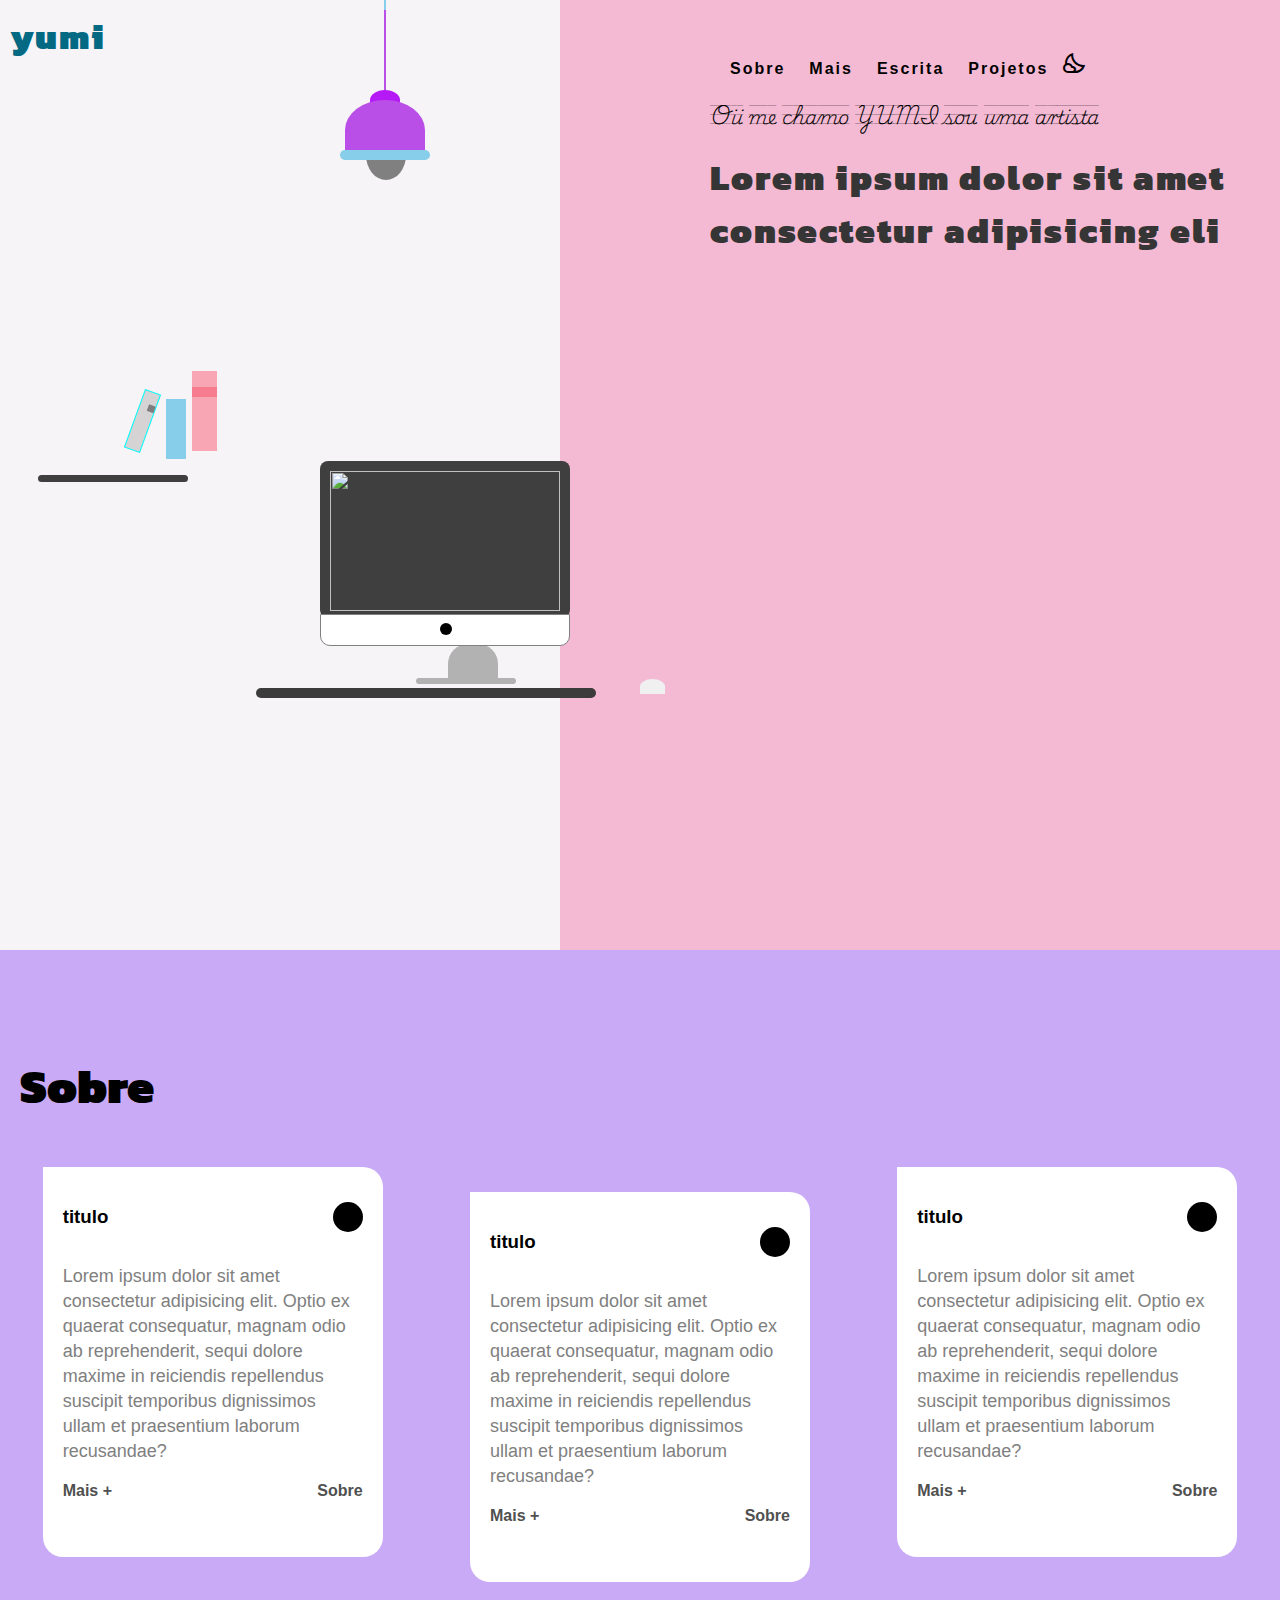
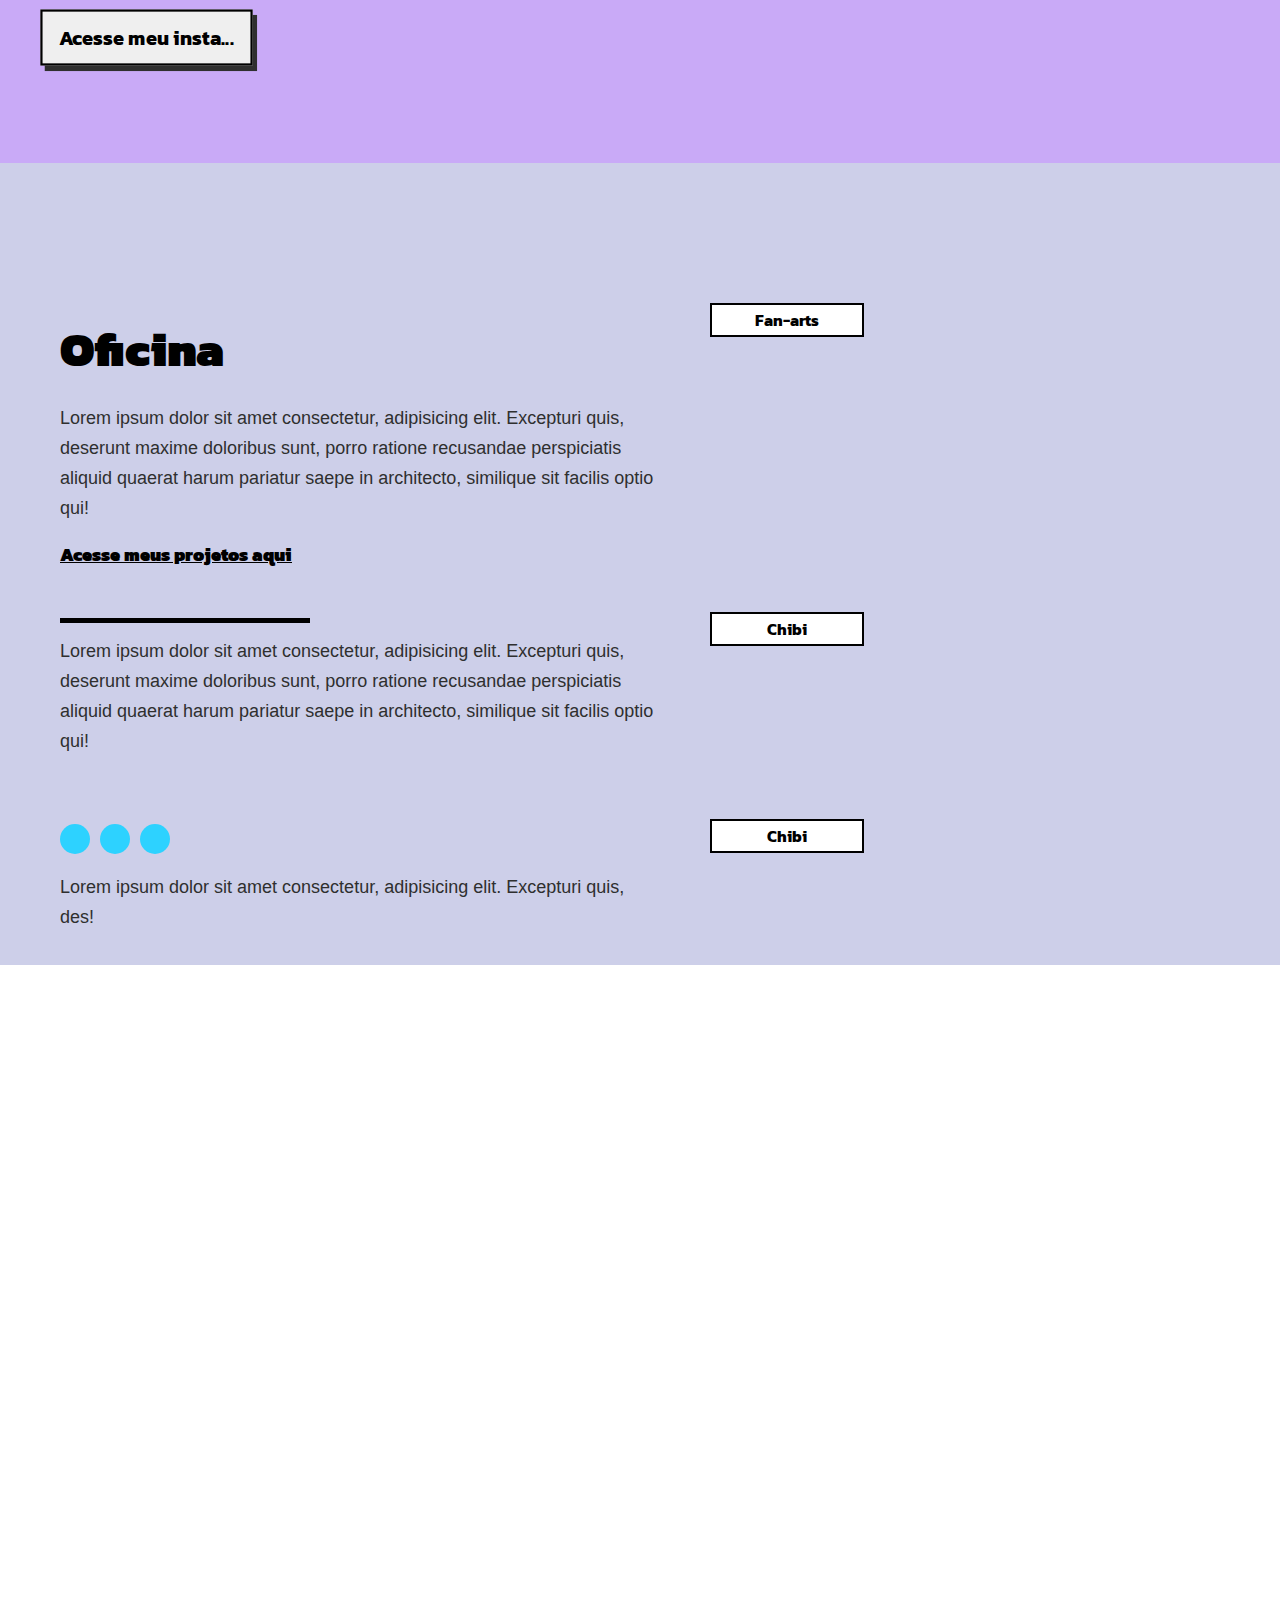
==== index.html @ 5e4382bc "Add_portifolio" ====
<!DOCTYPE html>
<html lang="pt-br">
<head>
    <meta charset="UTF-8">
    <meta name="viewport" content="width=device-width, initial-scale=1.0">
    
    <link rel="stylesheet" href="https://fonts.googleapis.com/css2?family=Material+Symbols+Outlined:opsz,wght,FILL,GRAD@24,400,0,0&icon_names=nights_stay" />

    <link rel="stylesheet" href="style.css">
    <link rel="stylesheet" href="Sobre.css">

    <link rel="stylesheet" href="oficina.css">
    <link rel="stylesheet" href="responsive.css">

    <link rel="stylesheet" href="eu.css">
    
    <title>Kaiky.Dev</title>
</head>
<body>
    <div class="eu" id="stickyDiv">
        <div id="contatos">
            <div id="redes_socias">
                <h3>Pode me seguir ou falar comigos nessas <b>redes socias ^-^</b> </h3>
                <p>Caso queira bater um papo</p>
                <div id="lado">
                    <a href=""><img src="https://cdn-icons-png.flaticon.com/512/5968/5968776.png" alt=""></a>
                    <a href=""><img src="https://img.freepik.com/vetores-gratis/novo-design-de-icone-x-do-logotipo-do-twitter-em-2023_1017-45418.jpg" alt=""></a>
                </div>
            </div>
            <div id="personagem">
                <div id="fundo"><img src="https://encrypted-tbn0.gstatic.com/images?q=tbn:ANd9GcQlAUkRPeQrqKlL6KkLuxQb6BfgrMawqGzffQ&s" alt=""></div>
    
                </div>
            </div>
        </div> 
        
    <header>
        <div class="mobila" id="mobila">
            <div id="lampada">
                <div id="ponta"></div>
                <div id="cima"></div>
                <div onclick="dark()" id="bocal"></div>
                <div onclick="dark()" id="luz"></div>
                <div id="acender"></div>
            </div>
            <div id="logo"><h1>yumi</h1></div>
            <div class="estante">
                <div id="livros">
                    <div id="mesaL"></div>
                    <div class="livro l1"></div>
                    <div class="livro l2"></div>
                    <div class="livro cacete"></div>
                </div>
                <div id="pc">
                    <div id="moldura"><img src="https://i.pinimg.com/originals/8a/63/3d/8a633dbb14009411650a5a914d73c950.gif" alt=""></div>
                    <div id="baixo"></div>
                    <div id="apoio"></div>
                    <div id="pe"></div>
                </div>
                <div id="mesa"></div>
                <div id="mouse"></div>
                <div id="cafe"></div>
            </div>
        </div>
        <div id="texto">
            <div id="link">
                <a href="#">Sobre</a>
                <a href="#">Mais</a>
                <a href="#">Escrita</a>
                <a href="#">Projetos</a>
                <span onclick="dark()" class="material-symbols-outlined">
                    nights_stay
                </span>
            </div>
            <h3>Oii me chamo YUMI sou uma artista</h3>
            <h1>Lorem ipsum dolor sit amet consectetur adipisicing eli</h1>
        </div>
    </header>
    <div class="sobre">
        <h1>Sobre</h1>
        <div class="ordem">
            <div class="caixa">
                <div>
                    <h3>titulo</h3>
                    <div id="circulo">.</div>
                </div>
                <p>Lorem ipsum dolor sit amet consectetur adipisicing elit. Optio ex quaerat consequatur, magnam odio ab reprehenderit, sequi dolore maxime in reiciendis repellendus suscipit temporibus dignissimos ullam et praesentium laborum recusandae?</p>
                <div>
                    <a href="">Mais +</a>
                    <a href="">Sobre</a>
                </div>
            </div>
            <div class="caixa caixa_baixo">
                <div>
                    <h3>titulo</h3>
                    <div id="circulo">.</div>
                </div>
                <p>Lorem ipsum dolor sit amet consectetur adipisicing elit. Optio ex quaerat consequatur, magnam odio ab reprehenderit, sequi dolore maxime in reiciendis repellendus suscipit temporibus dignissimos ullam et praesentium laborum recusandae?</p>
                <div>
                    <a href="">Mais +</a>
                    <a href="">Sobre</a>
                </div>
            </div>
            <div class="caixa">
                <div>
                    <h3>titulo</h3>
                    <div id="circulo">.</div>
                </div>
                <p>Lorem ipsum dolor sit amet consectetur adipisicing elit. Optio ex quaerat consequatur, magnam odio ab reprehenderit, sequi dolore maxime in reiciendis repellendus suscipit temporibus dignissimos ullam et praesentium laborum recusandae?</p>
                <div>
                    <a href="">Mais +</a>
                    <a href="">Sobre</a>
                </div>
            </div>
        </div>
        <a href="youtube.com" target="_blank">
        <button>
            Acesse meu insta...
        </button>
    </a>
    </div>
    <div class="oficina">
        
        <div id="falando_mim">
            
            <div id="fala">
                <h1>Oficina</h1>
                <p>Lorem ipsum dolor sit amet consectetur, adipisicing elit. Excepturi quis, deserunt maxime doloribus sunt, porro ratione recusandae perspiciatis aliquid quaerat harum pariatur saepe in architecto, similique sit facilis optio qui!</p>

                <a href="#">Acesse meus projetos aqui</a>
            </div>
            <div id="imagens">
                <div id="info"><h4>Fan-arts</h4></div>
                <img src="https://encrypted-tbn0.gstatic.com/images?q=tbn:ANd9GcRr9U51zwnlDfUKb7sKn26iLrfNkFa6eck_uA&s" alt="">
            </div>
        </div>

        <div id="falando_mim">
            
            <div id="fala">
                <div class="risca"></div>
                <p>Lorem ipsum dolor sit amet consectetur, adipisicing elit. Excepturi quis, deserunt maxime doloribus sunt, porro ratione recusandae perspiciatis aliquid quaerat harum pariatur saepe in architecto, similique sit facilis optio qui!</p>
    
               
            </div>
            <div id="imagens">
                <div id="info"><h4>Chibi</h4></div>
                <img id="chibi" src="https://encrypted-tbn0.gstatic.com/images?q=tbn:ANd9GcTddVuUUJFyFOLx7AM3OWkIKRVgvBvuW0tNNg&s" alt="">
            </div>
        </div>
        <div id="falando_mim">
            
            <div id="fala">
                <div class="reto">
                    <div class="bolinhas"></div>
                    <div class="bolinhas"></div>
                    <div class="bolinhas"></div>
                </div>
                <p>Lorem ipsum dolor sit amet consectetur, adipisicing elit. Excepturi quis, des!</p>
    
               
            </div>
            <div id="imagens">
                <div id="info"><h4>Chibi</h4></div>
                <img src="https://encrypted-tbn0.gstatic.com/images?q=tbn:ANd9GcTddVuUUJFyFOLx7AM3OWkIKRVgvBvuW0tNNg&s" alt="">
            </div>
        </div>
    </div>
    </div>

   <div id="triggerDiv" class="transparente">
    
   </div>
    </div>
    <script src="scipt.js"></script>
</body>

</html>
---- style.css ----
@import url('https://fonts.googleapis.com/css2?family=Kanit:ital,wght@0,100;0,200;0,300;0,400;0,500;0,600;0,700;0,800;0,900;1,100;1,200;1,300;1,400;1,500;1,600;1,700;1,800;1,900&family=Montserrat:ital,wght@0,100..900;1,100..900&family=Playwrite+MX+Guides&display=swap');
@import url('https://fonts.googleapis.com/css2?family=Montserrat:ital,wght@0,100..900;1,100..900&family=Playwrite+MX+Guides&display=swap');
body{
    padding: 0;
    margin: 0;
}
#logo h1{
    color: rgb(4, 106, 132);
    letter-spacing: 2px;
    font-size: 35px;
    font-family: "Kanit", sans-serif;
    font-weight: 900;
    font-style: normal;
}
#link{
    align-items: center;
}
#link a{
    color: black;
    font-family: Arial, Helvetica, sans-serif;
    font-weight: bold;
    text-decoration: none;
    letter-spacing: 2px;
    margin-left: 20px;
    
}
#link span{
    cursor: pointer;
    margin-left: 10px;
}
#logo{
    padding: 10px;
}

#logo img{
    width: 70px;
}
header{
    position: relative;
    width: 100%;
    height: 100%;
    display: flex;
    justify-content: space-between;
    margin: 0;
    top: 0;
}
#texto{
    background-color: #f4bad3;
    padding: 50px 10px 0px 150px;
    width: 50%;
    height: 100vh;

}
#texto h1{
    color: rgb(53, 53, 53);
    letter-spacing: 2px;
    font-size: 35px;
    font-family: "Kanit", sans-serif;
  font-weight: 900;
  font-style: normal;
}
#texto h3{
    font-family: "Playwrite MX Guides", cursive;
    font-weight: 400;
    font-style: normal;
}
#mobila{
    
    width: 50%;
    height: 100vh;
    padding-bottom: 50px;
    background-color: #F6F4F6;
}
#lampada{
    position: absolute;
    left: 30%;
    top: 0;
}
#ponta{
    width: 2px;
    height: 100px;
    background-color: rgb(186, 79, 232);
    z-index: 3;
}
#ponta::before{
    content: "";
    position: absolute;
    top: 0%;
    width:2px;
    height: 10px;
    background-color: skyblue;
    
}
#cima{
    z-index: 2;
    top: 90%;
    left: -700%;
    position: absolute;
    width: 30px;
    height: 20px;
    background-color: rgb(180, 25, 246);
    border-radius: 70% 70% 10% 10%;
}
#bocal{
    position: absolute;
    width: 80px;
    height: 60px;
    background-color: rgb(186, 79, 232);
    border-radius: 70% 70% 10% 10%;
    right:-1955%;
    cursor: pointer;
    z-index: 10;
}
#bocal::before{
    content: "";
    position: absolute;
    width: 90px;
    height: 10px;
    background-color: skyblue;
    bottom: 0;
    left: -6%;
    border-radius: 10px;
}

#luz{
    cursor: pointer;
    width: 40px;
    height: 50px;
    background-color: gray;
    border-radius: 50%;
    position: absolute;
    
    left: -920%;
    top: 130%;
    transition: background-color 0.5s;
}
#acender{
    display: none;
    position: absolute;
    background-color: transparent;
    border: 130px solid transparent;
    
    left: -6400%;
    top: -50%;
    border-bottom: 420px solid rgba(228, 214, 105, 0.416);
    
    

}
.flash {
    animation: flash-animation 0.5s infinite alternate;
  }
  
  @keyframes flash-animation {
    from {
      opacity: 1;
    }
    to {
      opacity: 0.3;
    }
  }
#mobila.dark {
    background-color: #333; /* Cor escura para o modo escuro */
}
#bocal.dark + #mobila{
    background-color: black;
}
#bocal.ativa + #luz {
    background-color: rgb(223, 223, 223);
}

#acender.ligando{
    animation: acender 1s linear ease-in;
    transition: background-color 0.5s;
    display: block;
}
#texto.color{
    background-color: #774069;
    color: white;
}
#texto.color h1{
    color: white;
}
#texto.color a{
    color: white;
}
#moldura{
    width: 230px;
    height: 140px;
    border-radius: 8px;
    position: absolute;
    background-color: #3f3f3f;
    padding: 10px 10px 7px 10px;
    bottom: 35%;
    left: 25%;
}
#moldura img{
    width: 100%;
    height: 100%;
}
#baixo{
    background-color: white;
    width: 248px;
    height: 30px;
    position: absolute;
    border: 1px solid gray;
    border-radius: 0px 0px 10px 10px;
    bottom: 32%;
    left: 25%;  
    z-index: 10;
}
#baixo::before{
    content: "";
    width: 12px;
    height: 12px;
    background-color: black;
    border-radius: 50%;
    position: absolute;
    left: 48%;
    top: 26%;
}
#apoio{
    border-radius: 20px 20px 0px 0px;
    width: 50px;
    height: 40px;
    position: absolute;
    background-color: rgb(179, 178, 178);
    bottom: 28%;
    left: 35%;
}
#pe{
    width: 100px;
    border-radius: 10px;
    height: 6px;
    background-color: rgb(179, 178, 178);
    position: absolute;
    bottom: 28%;
    left: 32.5%;
}
#mesa, #mesaL{
    position: absolute;
    width: 340px;
    height: 10px;
    bottom: 26.5%;
    left: 20%;
    background-color: rgb(59, 59, 59);
    border-radius: 20px;
    z-index: 2;
    
}
#mouse{
    width: 25px;
    height: 15px;
    background-color: #f0f0f0;
    border-radius: 50% 50% 0px 0px;
    position: absolute;
    bottom: 27%;
    left: 50%;
    
}
#mesaL{
    background-color: #3f3f3f;
    top: 50%;
    width: 150px;
    height: 7px;
    left: 3%;
}
.livro{
    width: 25px;
    height: 80px;
    background-color: rgb(248, 166, 180);
    position: absolute;
    top: 39%;
    left: 15%;
    
}

.l2{
    background-color: skyblue;
    height: 60px;
    width: 20px;
    left: 13%;
    top: 42%;
}
.l1::before{
    content: "";
    width: 25px;
    height: 10px;
    background-color: rgb(246, 124, 144);
    position: absolute;
    top: 20%;
}
.cacete{
    position: absolute;
    width: 15px;
    height: 60px;
    background-color: rgb(213, 211, 211);
    border: 1px solid aqua;
    left: 10.5%;
    transform: rotate(20deg);
    top: 41%;
}
.cacete::before{
    content: "";
    width: 7px;
    height: 7px;
    background-color: #7e7e7e;
    position: absolute;
    top: 20%;
    right: 0;
}
---- Sobre.css ----
.sobre{
    background-color: #c9aaf7;
    width: 100%;
    padding: 80px 0px 100px 0px;
    

}
.sobre h1{
    font-size: 3em;
    padding: 20px;
    font-family: "Kanit", sans-serif;
  font-weight: 900;
  font-style: normal;
    margin: 0;
}
.caixa{
    background-color: white;
    width: 300px;
    margin: auto;
    height: 350px;
    padding: 20px;
    border-radius: 0px 20px 20px 20px;
    
    font-family: Arial, Helvetica, sans-serif;
    justify-content: space-between;
    
}
.caixa h3{
    transition-duration: 1s;
}
.caixa h3:hover{
    color: #AE8FDB;

}
.caixa p{
    color: gray;
    line-height: 25px;
}
#circulo{
    width: 30px;
    height: 30px;
    background-color: black;
    border-radius: 50%;
}
.caixa div{
    justify-content: space-between;
    display: flex;
    align-items: center;
}
.caixa a{
    color: rgb(80, 80, 80);
    font-weight: bold;
    text-decoration: none;
}
.ordem{
    display: flex;
    gap: 2px;
}
.caixa_baixo{
    margin-top: 50px;
}
button{
    
    cursor: pointer;
    font-size: 18px;
    padding: 10px 15px;
    margin-left: 50px;
    margin-top: 30px;
    font-family: "Kanit", sans-serif;
    font-weight: 700;
    font-style: normal;
    border: 2px solid black;
    transform: scale(1.1);
    box-shadow: 4px 5px 0px 0px rgb(47, 47, 47);
    transition-duration: .3s;
}
button:hover{
    box-shadow: none;
    transform: translateX(16px);
}
.sobre.mudar{
    background-color:#332f55;
    color: white;
}
.mudar .caixa{
    border: 3px solid white;
    background-color: transparent;
   
}
.mudar .caixa > p{
    color: white;

}
.mudar .caixa div > a{
    color: white;

}
.mudar #circulo{
    background-color: white;
}
.mudar button{
    background-color: transparent;
    border: 2px solid white;
    color: white;
    box-shadow: 4px 5px 0px 0px rgb(255, 255, 255);

}
.mudar button:hover{
   
        box-shadow: none;
}
---- oficina.css ----
.oficina{
    width: 100vw;
    height: 100%;
    background-color: rgb(205, 207, 233);
    padding: 100px 0px 0px 0px;
    font-family: Arial, Helvetica, sans-serif;
    background-attachment: fixed;
    padding-bottom: 15px;
}
h1{
    font-size: 3em;
    
    font-family: "Kanit", sans-serif;
  font-weight: 900;
  font-style: normal;
    margin: 0;
}
#falando_mim{
    padding: 0px 50px 0px 60px;
    display: flex;
    margin-top: 50px;
    
}
#fala{

    width: 600px;
    margin-right: 50px;
}
#fala p{
    color: rgb(47, 47, 47);
    font-size: 18px;
    line-height: 30px;
}
#falando_mim div img{
    width: 200px;
    box-shadow: 10px 5px 0px 0px rgba(0, 0, 0, 0.597);
    border: 2px solid black;
}
#falando_mim a{
    color: black;
    font-size: 18px;
    font-family: "Kanit", sans-serif;
    font-weight: 900;
    font-style: normal;

}
#info{
   position: absolute;

    width: 150px;
    height: 30px;
    background-color: #fff;
    top: -4%;
    left: 10%;
    border: 2px solid black;
}
#info h4{
    align-items: center;
    text-align: center;
    margin: 3px;
    font-family: "Kanit", sans-serif;
}
#imagens{
    position: relative;
}
.oficina.escurecer{
    background-color: black;
    color: white;
}
.escurecer #fala p{
    color: white;
}
.escurecer .risca{
    background-color: white;
}
.escurecer #imagens img{
    border: 3px solid white;
    box-shadow: 10px 5px 0px 0px rgba(177, 177, 177, 0.597);

}
.escurecer #info{
    background-color: black;
    border: 3px solid white;
}
.risca{
    position: absolute;
    width: 250px;
    height: 5px;
    background-color: black;
    
}
#imagens #chibi{
   width: 250px;
}
.reto{
    display: flex;
    align-items: center;
    gap: 10px;
}
.bolinhas{
    box-sizing: border-box;
    width: 30px;
    height: 30px;
    border-radius: 50%;
    background-color: rgb(45, 210, 255);
    animation: colors 4s linear infinite;

}
@keyframes colors{
    0%{
        filter: hue-rotate(0deg);
    }
    100%{
        filter: hue-rotate(360deg);
    }
}
---- responsive.css ----
@media (max-width: 768px) {
   header{
      width: 100vw;
   }
   
   #mobila{
      display: none;
   }
   #texto{
      width: 100%;
      color: black;
      background-color: white;
      padding: 0;
      align-items: center;
      text-align: center;
      padding-top: 100px;
   }
   .sobre{
      display:grid;
   }
   .sobre .ordem{
      display: grid;
   }
   .sobre .caixa{
      width: 90%;
      margin-bottom: 50px;
   }
   #contatos{
      width: 40%;
   }
   
}
@media (max-width: 632px){
   #falando_mim{
      display: grid;
   }
   #fala{
      width: 450px;
      margin-bottom: 20px;

   }
}
---- eu.css ----
.eu{
    top: 0;
    width: 100%;
    height: 100vh;
    position:sticky;
    z-index: -500000;
    background-color:  #f4bad3;
    display: none;
}
.eu h3{
    color: rgb(85, 85, 85);
    font-family: Arial, Helvetica, sans-serif;
}
#redes_socias{
    width: 40%;
}
#contatos{
    display: flex;
    padding: 20px;
    width: 80%;
    height: 320px;
    background-color: white;
    justify-content: space-around;
    position: absolute;
    top: 50%;
    left: 50%;
    transform: translate(-50%,-50%);
}
#lado{
    display: flex;
    margin-top: 50px;
    align-items: center;
    
}
#lado img{
    filter: grayscale(100%);
    margin-right: 20px;
    width: 40px;
    transition-duration: .5s;
}
#lado img:hover{
    scale: 1.1;
    filter: grayscale(0%);
}
p{
    color: gray;
    font-family: 'Gill Sans', 'Gill Sans MT', Calibri, 'Trebuchet MS', sans-serif;
    font-size: 18px;
    
}
b{
    color: black;
    border-bottom:2px solid aqua ;
}
#personagem{
    width: 400px;
    height: 300px;
    border-radius: 50%;
    background-color: #F4BAD3;
    margin-top: 0px;
    margin-right: 30px;
    position: relative;
    overflow: hidden;

}
#fundo img{
    width: 100%;
    height: 100%;
    transform: rotateZ(50px);
}
.transparente{

    width: 100%;
    height: 100vh;
    
    display: flex;
    
}

.eu.visible {
   
    display: block;
}
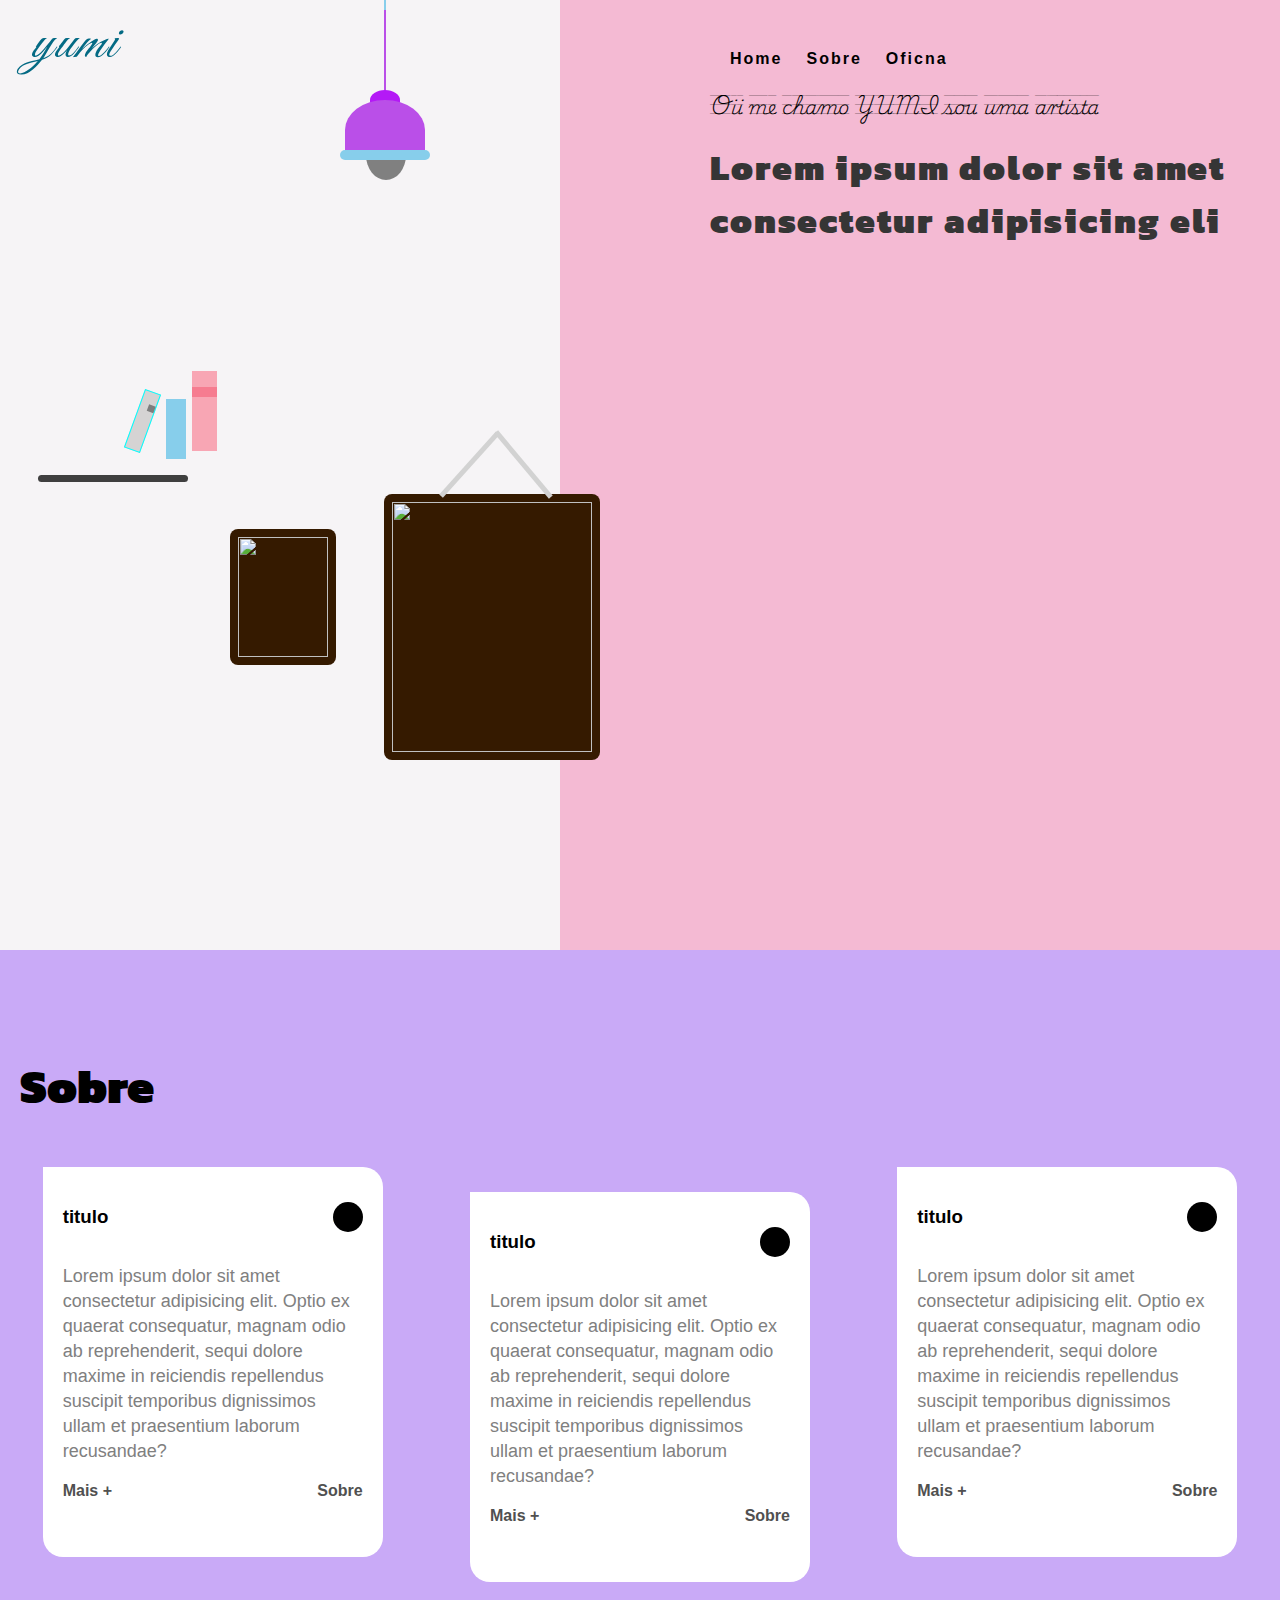
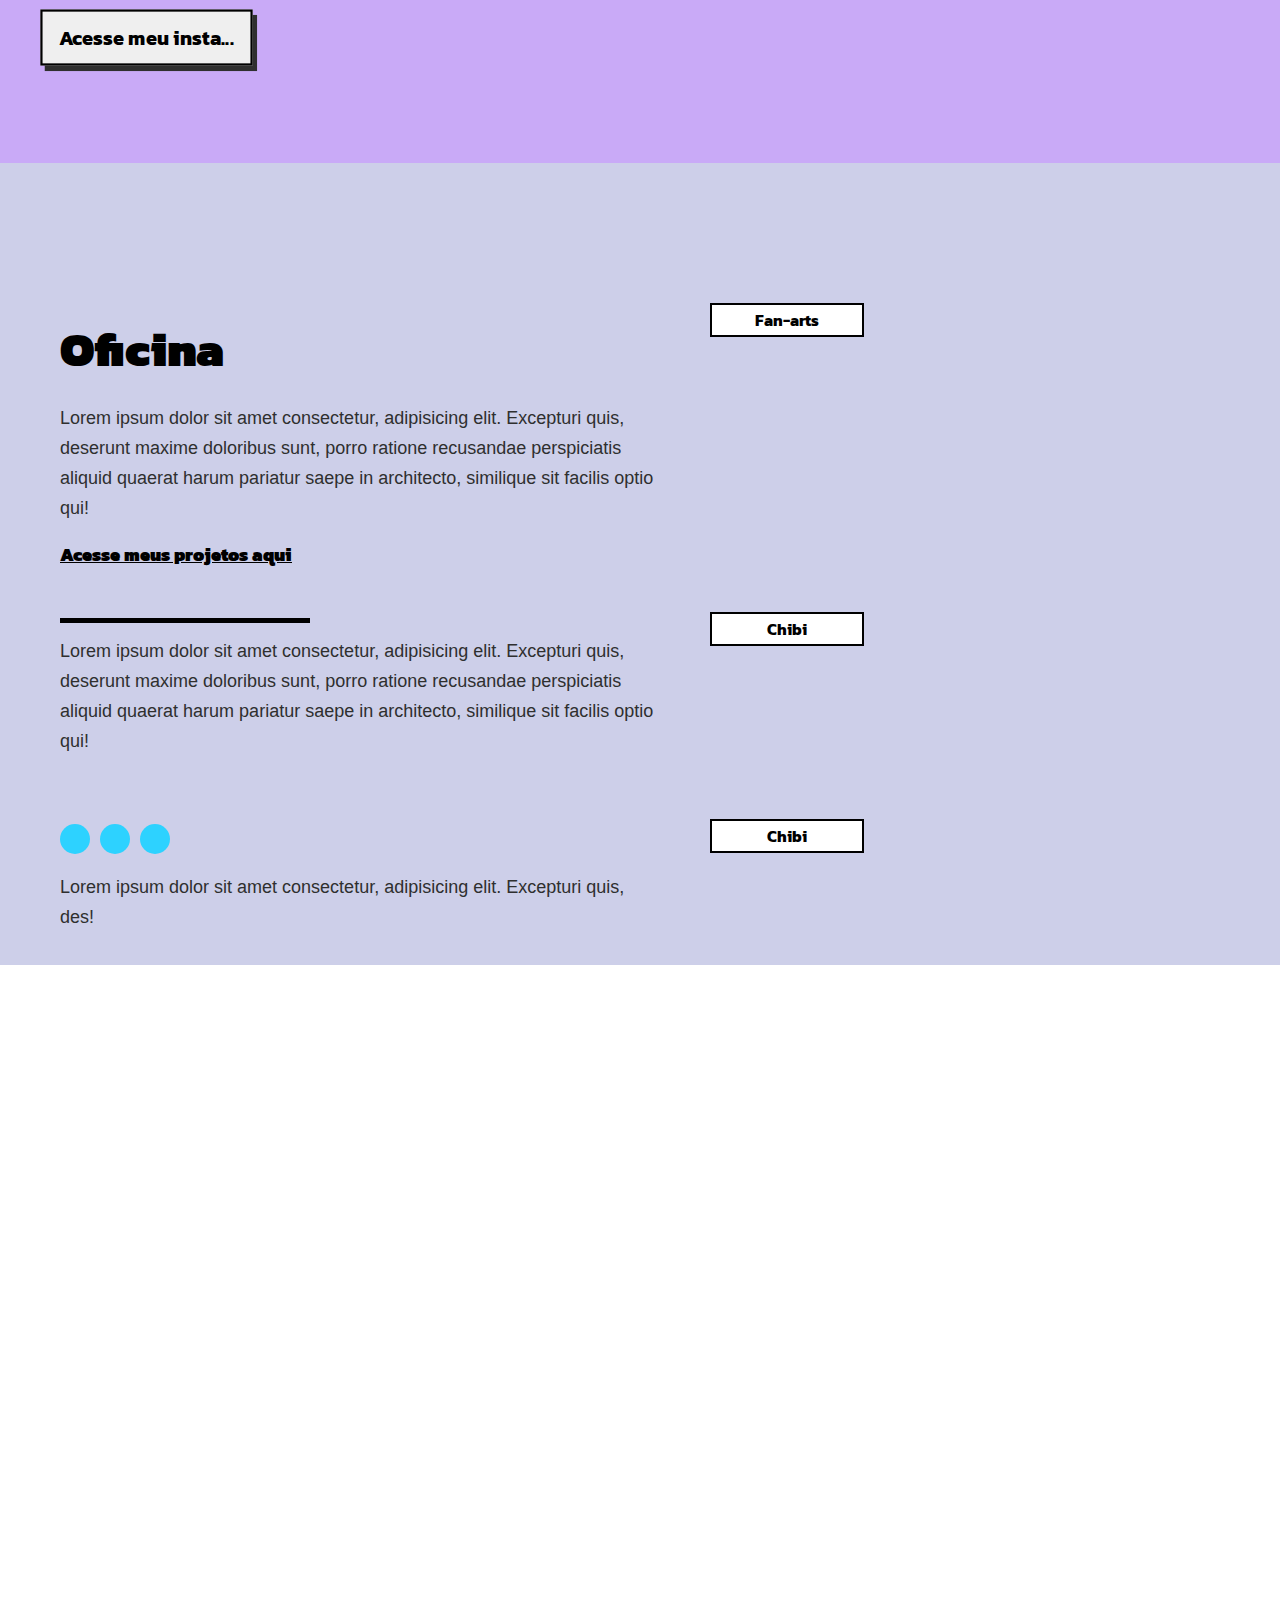
==== commit 1a48b160: "muita coisa foi feita" ====
--- a/index.html
+++ b/index.html
@@ -3,20 +3,20 @@
 <head>
     <meta charset="UTF-8">
     <meta name="viewport" content="width=device-width, initial-scale=1.0">
-    
+    <link rel="shortcut icon" href="image/marcador.png" type="image/x-icon">
     <link rel="stylesheet" href="https://fonts.googleapis.com/css2?family=Material+Symbols+Outlined:opsz,wght,FILL,GRAD@24,400,0,0&icon_names=nights_stay" />
 
-    <link rel="stylesheet" href="style.css">
-    <link rel="stylesheet" href="Sobre.css">
-
-    <link rel="stylesheet" href="oficina.css">
-    <link rel="stylesheet" href="responsive.css">
-
-    <link rel="stylesheet" href="eu.css">
+    <!--Links Css-->
+    <link rel="stylesheet" href="Css/header.css">
+    <link rel="stylesheet" href="Css/Sobre.css">
+    <link rel="stylesheet" href="Css/oficina.css">
+    <link rel="stylesheet" href="Css/responsive.css">
+    <link rel="stylesheet" href="Css/eu.css">
     
-    <title>Kaiky.Dev</title>
+    <title>Sayuri.artes</title>
 </head>
 <body>
+<!--Este e o que esta de fundo-->
     <div class="eu" id="stickyDiv">
         <div id="contatos">
             <div id="redes_socias">
@@ -34,7 +34,7 @@
             </div>
         </div> 
         
-    <header>
+    <header id="home">
         <div class="mobila" id="mobila">
             <div id="lampada">
                 <div id="ponta"></div>
@@ -43,6 +43,7 @@
                 <div onclick="dark()" id="luz"></div>
                 <div id="acender"></div>
             </div>
+            <!--Arrumar logo-->
             <div id="logo"><h1>yumi</h1></div>
             <div class="estante">
                 <div id="livros">
@@ -52,22 +53,22 @@
                     <div class="livro cacete"></div>
                 </div>
                 <div id="pc">
-                    <div id="moldura"><img src="https://i.pinimg.com/originals/8a/63/3d/8a633dbb14009411650a5a914d73c950.gif" alt=""></div>
-                    <div id="baixo"></div>
-                    <div id="apoio"></div>
-                    <div id="pe"></div>
+                    
+                    <div class="moldura" ><img src="https://i.pinimg.com/originals/8a/63/3d/8a633dbb14009411650a5a914d73c950.gif" alt=""></div>
+
+                    <div class="moldura" id="m1"><img src="https://i.pinimg.com/originals/8a/63/3d/8a633dbb14009411650a5a914d73c950.gif" alt=""></div>
+
                 </div>
-                <div id="mesa"></div>
-                <div id="mouse"></div>
-                <div id="cafe"></div>
+                
+                
+               
             </div>
         </div>
         <div id="texto">
             <div id="link">
-                <a href="#">Sobre</a>
-                <a href="#">Mais</a>
-                <a href="#">Escrita</a>
-                <a href="#">Projetos</a>
+                <a href="#home">Home</a>
+                <a href="#s">Sobre</a>
+                <a href="#o">Oficna</a>
                 <span onclick="dark()" class="material-symbols-outlined">
                     nights_stay
                 </span>
@@ -76,7 +77,7 @@
             <h1>Lorem ipsum dolor sit amet consectetur adipisicing eli</h1>
         </div>
     </header>
-    <div class="sobre">
+    <div class="sobre" id="s">
         <h1>Sobre</h1>
         <div class="ordem">
             <div class="caixa">
@@ -119,7 +120,7 @@
         </button>
     </a>
     </div>
-    <div class="oficina">
+    <div class="oficina" id="o">
         
         <div id="falando_mim">
             
--- a/Css/header.css
+++ b/Css/header.css
@@ -0,0 +1,359 @@
+@import url('https://fonts.googleapis.com/css2?family=Kanit:ital,wght@0,100;0,200;0,300;0,400;0,500;0,600;0,700;0,800;0,900;1,100;1,200;1,300;1,400;1,500;1,600;1,700;1,800;1,900&family=Montserrat:ital,wght@0,100..900;1,100..900&family=Playwrite+MX+Guides&display=swap');
+@import url('https://fonts.googleapis.com/css2?family=Montserrat:ital,wght@0,100..900;1,100..900&family=Playwrite+MX+Guides&display=swap');
+
+
+@import url('https://fonts.googleapis.com/css2?family=Great+Vibes&family=Kanit:ital,wght@0,100;0,200;0,300;0,400;0,500;0,600;0,700;0,800;0,900;1,100;1,200;1,300;1,400;1,500;1,600;1,700;1,800;1,900&family=Montserrat:ital,wght@0,100..900;1,100..900&family=Playwrite+MX+Guides&display=swap');
+
+body{
+    padding: 0;
+    margin: 0;
+    
+}
+body::-webkit-scrollbar {
+    width: 8px;
+    border-radius: 20%;               /* width of the entire scrollbar */
+  }
+  
+  body::-webkit-scrollbar-track {
+    background: rgb(255, 192, 203);        /* color of the tracking area */
+  }
+  
+  body::-webkit-scrollbar-thumb {
+    background-color: rgb(190, 190, 234);    /* color of the scroll thumb */
+    border-radius: 20px;       /* roundness of the scroll thumb */
+   
+}
+  
+#logo h1{
+    color: rgb(4, 106, 132);
+    letter-spacing: 2px;
+    font-size: 55px;
+    margin-left: 20px;
+    font-family: "Great vibes", serif;
+  font-weight: 100;
+  font-style: italic;
+}
+#link{
+    align-items: center;
+}
+#link a{
+    color: black;
+    font-family: Arial, Helvetica, sans-serif;
+    font-weight: bold;
+    text-decoration: none;
+    letter-spacing: 2px;
+    margin-left: 20px;
+    position: relative;
+    
+}
+#link a::after{
+    content: "";
+    position: absolute;
+    width: 0%;
+    height: 2px;
+    background-color: black;
+    bottom: -30%;
+    transition: .2s linear;
+    left: 0;
+    
+}
+#link a:hover::after{
+    width: 100%;
+}
+#link span{
+    cursor: pointer;
+    margin-left: 10px;
+    display: none;
+}
+
+#logo{
+    padding: 10px;
+}
+
+#logo img{
+    width: 70px;
+}
+header{
+    position: relative;
+    width: 100%;
+    height: 100%;
+    display: flex;
+    justify-content: space-between;
+    margin: 0;
+    top: 0;
+    overflow: hidden;
+}
+#texto{
+    background-color: #f4bad3;
+    padding: 50px 10px 0px 150px;
+    width: 50%;
+    height: 100vh;
+
+}
+#texto h1{
+    color: rgb(53, 53, 53);
+    letter-spacing: 2px;
+    font-size: 35px;
+    font-family: "Kanit", sans-serif;
+  font-weight: 900;
+  font-style: normal;
+}
+#texto h3{
+    font-family: "Playwrite MX Guides", cursive;
+    font-weight: 400;
+    font-style: normal;
+}
+#mobila{
+    
+    width: 50%;
+    height: 100vh;
+    padding-bottom: 50px;
+    background-color: #F6F4F6;
+}
+#lampada{
+    position: absolute;
+    left: 30%;
+    top: 0;
+}
+#ponta{
+    width: 2px;
+    height: 100px;
+    background-color: rgb(186, 79, 232);
+    z-index: 3;
+}
+#ponta::before{
+    content: "";
+    position: absolute;
+    top: 0%;
+    width:2px;
+    height: 10px;
+    background-color: skyblue;
+    
+}
+#cima{
+    z-index: 2;
+    top: 90%;
+    left: -700%;
+    position: absolute;
+    width: 30px;
+    height: 20px;
+    background-color: rgb(180, 25, 246);
+    border-radius: 70% 70% 10% 10%;
+}
+#bocal{
+    position: absolute;
+    width: 80px;
+    height: 60px;
+    background-color: rgb(186, 79, 232);
+    border-radius: 70% 70% 10% 10%;
+    right:-1955%;
+    cursor: pointer;
+    z-index: 10;
+}
+#bocal::before{
+    content: "";
+    position: absolute;
+    width: 90px;
+    height: 10px;
+    background-color: skyblue;
+    bottom: 0;
+    left: -6%;
+    border-radius: 10px;
+}
+
+#luz{
+    cursor: pointer;
+    width: 40px;
+    height: 50px;
+    background-color: gray;
+    border-radius: 50%;
+    position: absolute;
+    
+    left: -920%;
+    top: 130%;
+    transition: background-color 0.5s;
+}
+#acender{
+    display: none;
+    position: absolute;
+    background-color: transparent;
+    border: 200px solid transparent;
+    
+    left: -9900%;
+    top: -130%;
+    border-bottom: 700px solid rgba(255, 230, 184, 0.416);
+    
+   
+}
+
+.flash {
+    animation: flash-animation 0.5s infinite alternate;
+  }
+  
+  @keyframes flash-animation {
+    from {
+      opacity: 1;
+    }
+    to {
+      opacity: 0.3;
+    }
+  }
+#mobila.dark {
+    background-color: #333; /* Cor escura para o modo escuro */
+}
+#bocal.dark + #mobila{
+    background-color: black;
+}
+#bocal.ativa + #luz {
+    background-color: rgb(223, 223, 223);
+}
+
+#acender.ligando{
+    animation: acender 1s linear ease-in;
+    transition: background-color 0.5s;
+    display: block;
+}
+#texto.color{
+    background-color: #774069;
+    color: white;
+}
+#texto.color h1{
+    color: white;
+}
+#texto.color a{
+    color: white;
+}
+.moldura{
+    width: 200px;
+    height: 250px;
+    border-radius: 8px;
+    position: absolute;
+    background-color: #351a00;
+   padding:8px;
+    bottom: 20%;
+    left: 30%;
+    
+}
+#m1{
+    position: absolute;
+    left: 18%;
+    bottom: 30%;
+    width: 90px;
+    height: 120px;
+
+}
+#m1::before{
+    display: none;
+}
+#m1::after{
+    display: none;
+}
+
+
+.moldura::before{
+    
+    content: "";
+    position: absolute;
+    background-color: rgb(210, 210, 210);
+    width: 85px;
+    height: 5px;
+    rotate: 132deg;
+    top: -12%;
+    left: 20%;
+
+    
+}
+
+.moldura::after{
+    background-color: rgb(210, 210, 210);
+    content: "";
+    position: absolute;
+    width: 85px;
+    height: 5px;
+    rotate: 50deg;
+    top: -12%;
+    left: 45%;
+}
+.prego{
+    position: absolute;
+    bottom: 62%;
+    z-index: 1000;
+    left: 39.6%;
+    width: 10px;
+    height: 10px ;
+    background-color: black;
+    border-radius: 50%;
+
+}
+.moldura img{
+    width: 100%;
+    height: 100%;
+    transition-duration: .5s;
+}
+
+#mesa, #mesaL{
+    position: absolute;
+    width: 340px;
+    height: 10px;
+    bottom: 26.5%;
+    left: 20%;
+    background-color: rgb(59, 59, 59);
+    border-radius: 20px;
+    z-index: 2;
+    
+}
+
+#mesaL{
+    background-color: #3f3f3f;
+    top: 50%;
+    width: 150px;
+    height: 7px;
+    left: 3%;
+}
+.livro{
+    width: 25px;
+    height: 80px;
+    background-color: rgb(248, 166, 180);
+    position: absolute;
+    top: 39%;
+    left: 15%;
+    
+}
+
+.l2{
+    background-color: skyblue;
+    height: 60px;
+    width: 20px;
+    left: 13%;
+    top: 42%;
+}
+.l1::before{
+    content: "";
+    width: 25px;
+    height: 10px;
+    background-color: rgb(246, 124, 144);
+    position: absolute;
+    top: 20%;
+}
+.cacete{
+    position: absolute;
+    width: 15px;
+    height: 60px;
+    background-color: rgb(213, 211, 211);
+    border: 1px solid aqua;
+    left: 10.5%;
+    transform: rotate(20deg);
+    top: 41%;
+}
+.cacete::before{
+    content: "";
+    width: 7px;
+    height: 7px;
+    background-color: #7e7e7e;
+    position: absolute;
+    top: 20%;
+    right: 0;
+}
+.dark #logo{
+    color: pink;
+}--- a/Css/Sobre.css
+++ b/Css/Sobre.css
@@ -0,0 +1,111 @@
+.sobre{
+    background-color: #c9aaf7;
+    width: 100%;
+    padding: 80px 0px 100px 0px;
+    
+
+}
+.sobre h1{
+    font-size: 3em;
+    padding: 20px;
+    font-family: "Kanit", sans-serif;
+  font-weight: 900;
+  font-style: normal;
+    margin: 0;
+}
+.caixa{
+    background-color: white;
+    width: 300px;
+    margin: auto;
+    height: 350px;
+    padding: 20px;
+    border-radius: 0px 20px 20px 20px;
+    
+    font-family: Arial, Helvetica, sans-serif;
+    justify-content: space-between;
+    
+}
+.caixa h3{
+    transition-duration: 1s;
+}
+.caixa h3:hover{
+    color: #AE8FDB;
+
+}
+.caixa p{
+    color: gray;
+    line-height: 25px;
+}
+#circulo{
+    width: 30px;
+    height: 30px;
+    background-color: black;
+    border-radius: 50%;
+}
+.caixa div{
+    justify-content: space-between;
+    display: flex;
+    align-items: center;
+}
+.caixa a{
+    color: rgb(80, 80, 80);
+    font-weight: bold;
+    text-decoration: none;
+}
+.ordem{
+    display: flex;
+    gap: 2px;
+}
+.caixa_baixo{
+    margin-top: 50px;
+}
+button{
+    
+    cursor: pointer;
+    font-size: 18px;
+    padding: 10px 15px;
+    margin-left: 50px;
+    margin-top: 30px;
+    font-family: "Kanit", sans-serif;
+    font-weight: 700;
+    font-style: normal;
+    border: 2px solid black;
+    transform: scale(1.1);
+    box-shadow: 4px 5px 0px 0px rgb(47, 47, 47);
+    transition-duration: .3s;
+}
+button:hover{
+    box-shadow: none;
+    transform: translateX(16px);
+}
+.sobre.mudar{
+    background-color:#332f55;
+    color: white;
+}
+.mudar .caixa{
+    border: 3px solid white;
+    background-color: transparent;
+   
+}
+.mudar .caixa > p{
+    color: white;
+
+}
+.mudar .caixa div > a{
+    color: white;
+
+}
+.mudar #circulo{
+    background-color: white;
+}
+.mudar button{
+    background-color: transparent;
+    border: 2px solid white;
+    color: white;
+    box-shadow: 4px 5px 0px 0px rgb(255, 255, 255);
+
+}
+.mudar button:hover{
+   
+        box-shadow: none;
+}
--- a/Css/oficina.css
+++ b/Css/oficina.css
@@ -0,0 +1,116 @@
+.oficina{
+    width: 100%;
+    height: 100%;
+    background-color: rgb(205, 207, 233);
+    padding: 100px 0px 0px 0px;
+    font-family: Arial, Helvetica, sans-serif;
+    background-attachment: fixed;
+    padding-bottom: 15px;
+}
+h1{
+    font-size: 3em;
+    
+    font-family: "Kanit", sans-serif;
+  font-weight: 900;
+  font-style: normal;
+    margin: 0;
+}
+#falando_mim{
+    padding: 0px 50px 0px 60px;
+    display: flex;
+    margin-top: 50px;
+    
+}
+#fala{
+
+    width: 600px;
+    margin-right: 50px;
+}
+#fala p{
+    color: rgb(47, 47, 47);
+    font-size: 18px;
+    line-height: 30px;
+}
+#falando_mim div img{
+    width: 200px;
+    box-shadow: 10px 5px 0px 0px rgba(0, 0, 0, 0.597);
+    border: 2px solid black;
+}
+#falando_mim a{
+    color: black;
+    font-size: 18px;
+    font-family: "Kanit", sans-serif;
+    font-weight: 900;
+    font-style: normal;
+
+}
+#info{
+   position: absolute;
+
+    width: 150px;
+    height: 30px;
+    background-color: #fff;
+    top: -4%;
+    left: 10%;
+    border: 2px solid black;
+}
+#info h4{
+    align-items: center;
+    text-align: center;
+    margin: 3px;
+    font-family: "Kanit", sans-serif;
+}
+#imagens{
+    position: relative;
+}
+.oficina.escurecer{
+    background-color: black;
+    color: white;
+}
+.escurecer #fala p{
+    color: white;
+}
+.escurecer .risca{
+    background-color: white;
+}
+.escurecer #imagens img{
+    border: 3px solid white;
+    box-shadow: 10px 5px 0px 0px rgba(177, 177, 177, 0.597);
+
+}
+.escurecer #info{
+    background-color: black;
+    border: 3px solid white;
+}
+.risca{
+    position: absolute;
+    width: 250px;
+    height: 5px;
+    background-color: black;
+    
+}
+#imagens #chibi{
+   width: 250px;
+}
+.reto{
+    display: flex;
+    align-items: center;
+    gap: 10px;
+}
+.bolinhas{
+    box-sizing: border-box;
+    width: 30px;
+    height: 30px;
+    border-radius: 50%;
+    background-color: rgb(45, 210, 255);
+    animation: colors 4s linear infinite;
+
+}
+@keyframes colors{
+    0%{
+        filter: hue-rotate(0deg);
+    }
+    100%{
+        filter: hue-rotate(360deg);
+    }
+}
--- a/Css/responsive.css
+++ b/Css/responsive.css
@@ -0,0 +1,96 @@
+@media (max-width: 768px) {
+   #personagem #fundo{
+      height: 100%;
+      border-radius: 50%;
+      
+   }
+   #link span{
+      display: block;
+   }
+   header{
+      width: 100vw;
+   }
+   
+   #mobila{
+      display: none;
+   }
+   #texto{
+      width: 100%;
+      color: black;
+      background-color: white;
+      padding: 0;
+      align-items: center;
+      text-align: center;
+      padding-top: 100px;
+   }
+   .sobre{
+      display:grid;
+   }
+   .sobre .ordem{
+      display: grid;
+   }
+   .sobre .caixa{
+      width: 80%;
+      margin-bottom: 50px;
+   }
+   #contatos{
+      width: 40%;
+   }
+   
+}
+@media (max-width: 632px){
+   #falando_mim{
+      padding-left: 10px;
+      display: grid;
+   }
+   #fala{
+      max-width: 400px;
+      margin-bottom: 20px;
+
+   }
+}
+@media (max-width: 470px){
+   .eu #lado{
+      margin-top: 10px;
+   }
+
+   #fala{
+      max-width: 300px;
+   }
+}
+@media (max-width: 370px){
+   #fala{
+      max-width: 200px;
+   }
+}
+@media (max-width: 300px){
+  
+   #falando_mim div img{
+      width: 150px;
+   }
+   #falando_mim  #chibi{
+      width: 150px;
+   }
+   #falando_mim .risca{
+      width: 150px;
+   }
+   .sobre button{
+      margin-left: 25px;
+      margin-right: 0;
+   }
+   #personagem{
+      margin-left: 50px;
+      
+   }
+   #personagem #fundo{
+      height: 100%;
+      border-radius: 50%;
+      
+   }
+   #personagem #fundo img{
+      height: 100%;
+      
+   }
+  
+
+}--- a/Css/eu.css
+++ b/Css/eu.css
@@ -0,0 +1,86 @@
+.eu{
+    top: 0;
+    width: 100%;
+    height: 100vh;
+    position:sticky;
+    z-index: -500000;
+    background-color:  #f4bad3;
+    display: none;
+}
+.eu h3{
+    color: rgb(85, 85, 85);
+    font-family: Arial, Helvetica, sans-serif;
+}
+#redes_socias{
+    width: 40%;
+}
+#contatos{
+    display: flex;
+    padding: 20px;
+    width: 80%;
+    height: 320px;
+    background-color: white;
+    justify-content: space-around;
+    position: absolute;
+    top: 50%;
+    left: 50%;
+    transform: translate(-50%,-50%);
+}
+#lado{
+    display: flex;
+    margin-top: 50px;
+    align-items: center;
+    
+}
+#lado img{
+    filter: grayscale(100%);
+    margin-right: 20px;
+    width: 40px;
+    transition-duration: .5s;
+}
+#lado img:hover{
+    scale: 1.1;
+    filter: grayscale(0%);
+}
+p{
+    color: gray;
+    font-family: 'Gill Sans', 'Gill Sans MT', Calibri, 'Trebuchet MS', sans-serif;
+    font-size: 18px;
+    
+}
+b{
+    color: black;
+    border-bottom:2px solid aqua ;
+}
+#personagem{
+    width: 400px;
+    height: 300px;
+    border-radius: 50%;
+    background-color: #F4BAD3;
+    margin-top: 0px;
+    margin-right: 30px;
+    position: relative;
+    overflow: hidden;
+
+}
+#fundo img{
+    width: 100%;
+    height: 100%;
+    transform: rotateZ(50px);
+}
+.transparente{
+
+    width: 100%;
+    height: 100vh;
+    
+    display: flex;
+    
+}
+
+.eu.visible {
+   
+    display: block;
+}
+.colors.eu{
+    background-color: #774069;
+}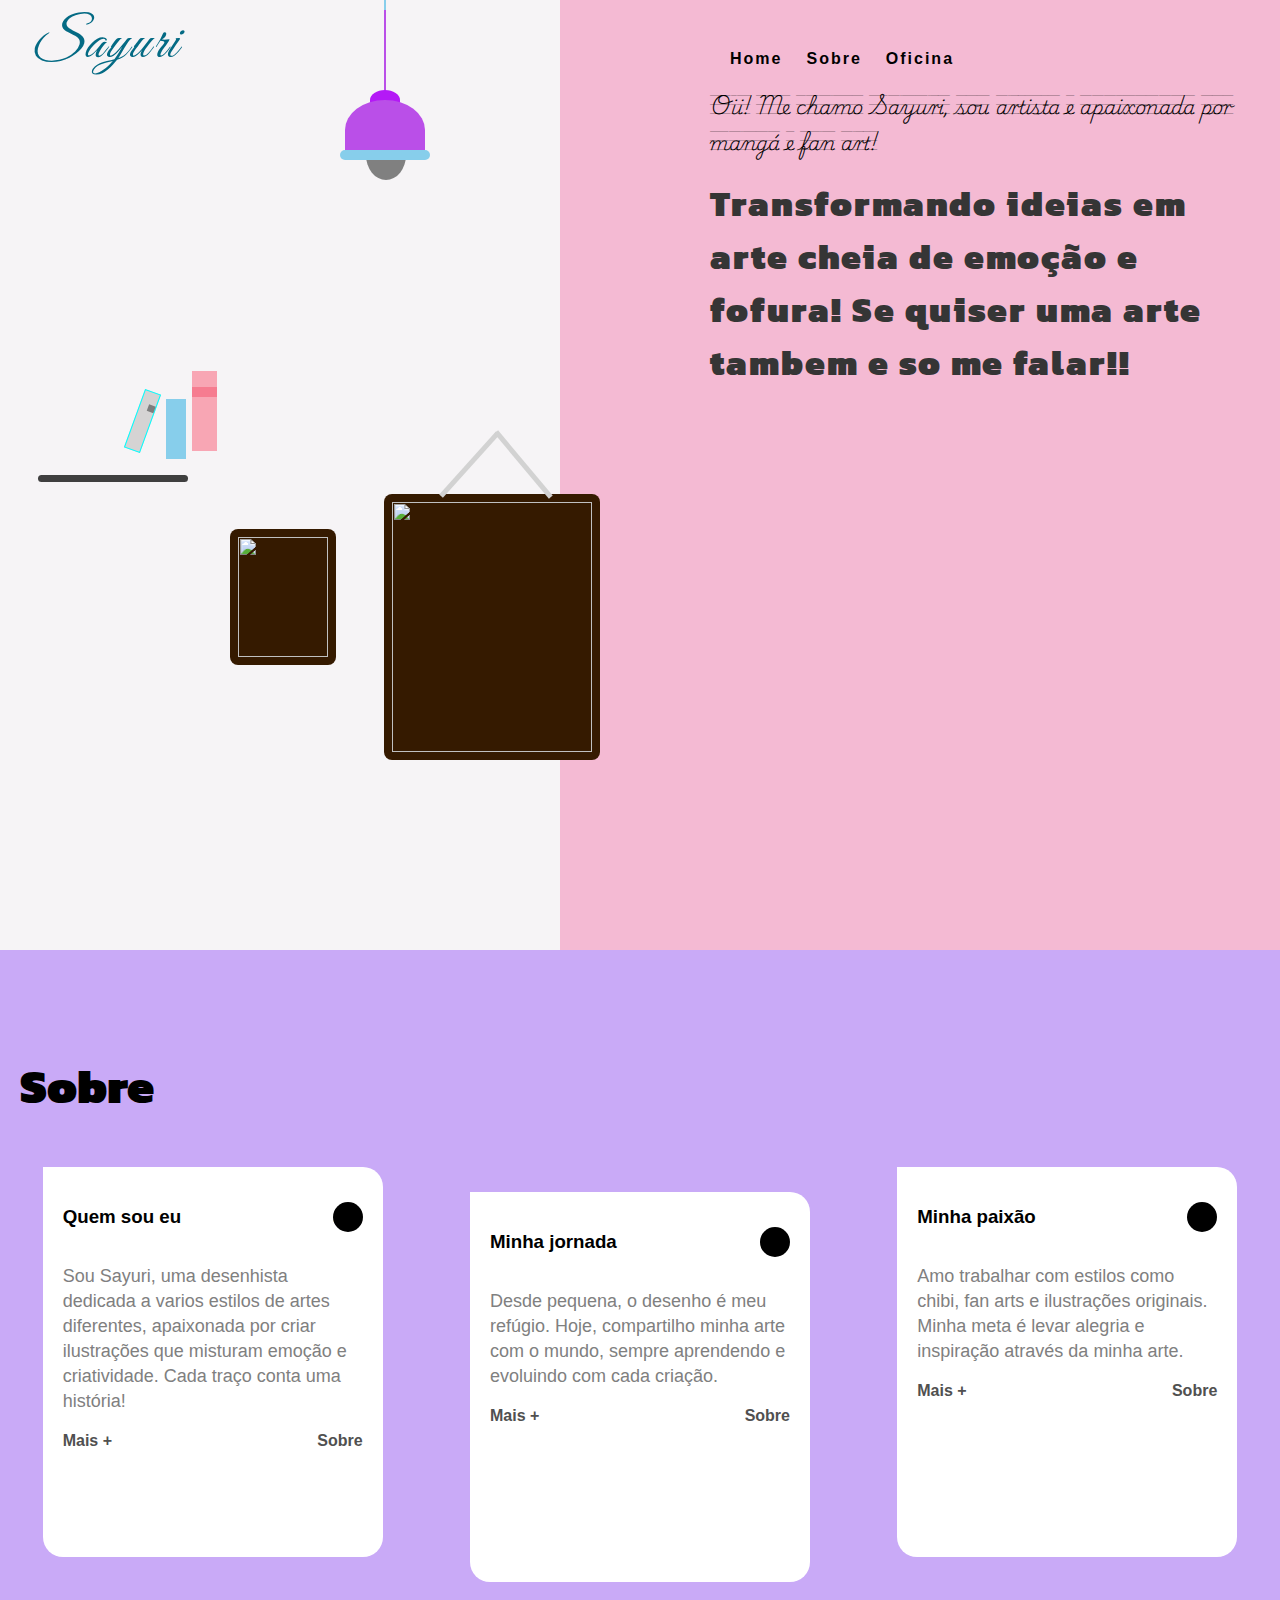
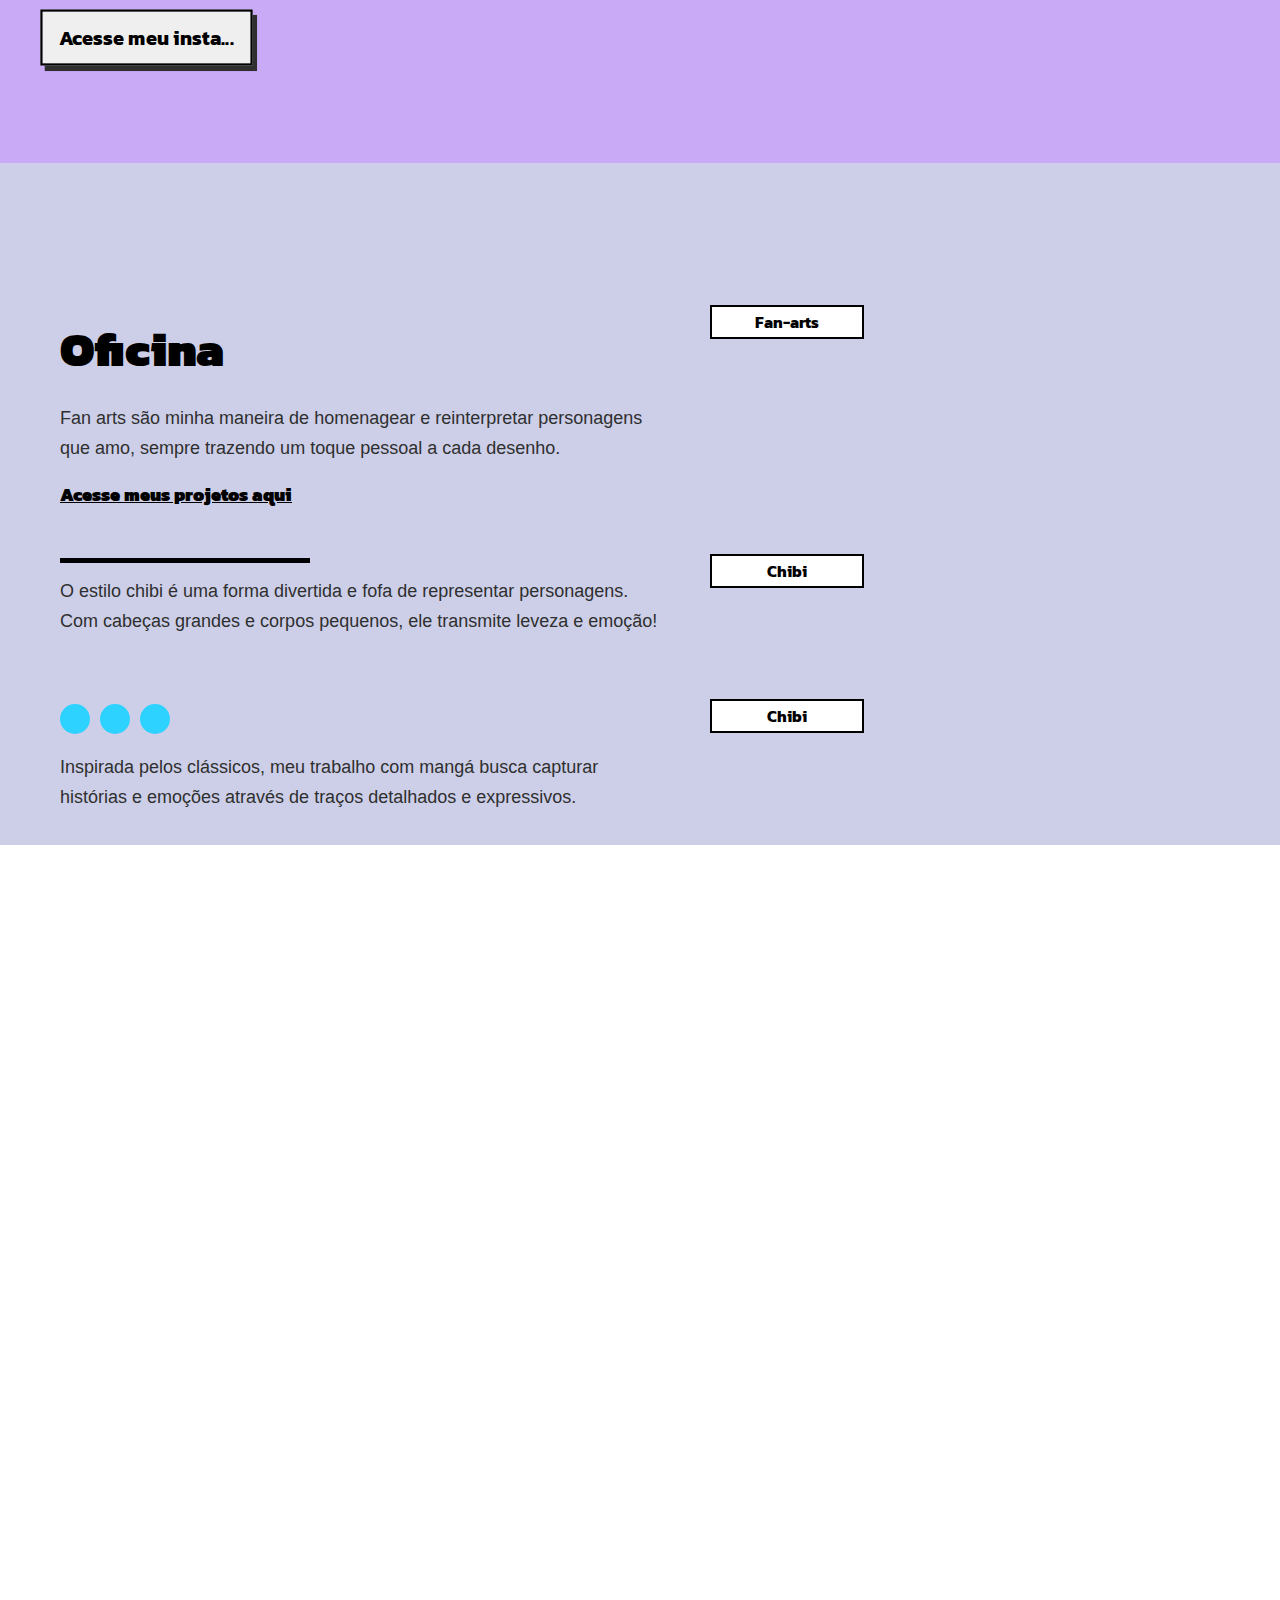
==== commit ccb86545: "new" ====
--- a/index.html
+++ b/index.html
@@ -44,7 +44,7 @@
                 <div id="acender"></div>
             </div>
             <!--Arrumar logo-->
-            <div id="logo"><h1>yumi</h1></div>
+            <div id="logo"><h1>Sayuri</h1></div>
             <div class="estante">
                 <div id="livros">
                     <div id="mesaL"></div>
@@ -68,13 +68,11 @@
             <div id="link">
                 <a href="#home">Home</a>
                 <a href="#s">Sobre</a>
-                <a href="#o">Oficna</a>
-                <span onclick="dark()" class="material-symbols-outlined">
-                    nights_stay
-                </span>
+                <a href="#o">Oficina</a>
+                <span onclick="dark()" class="material-symbols-outlined"> nights_stay </span> 
             </div>
-            <h3>Oii me chamo YUMI sou uma artista</h3>
-            <h1>Lorem ipsum dolor sit amet consectetur adipisicing eli</h1>
+            <h3>Oii! Me chamo Sayuri, sou artista e apaixonada por mangá e fan art!</h3>
+            <h1>Transformando ideias em arte cheia de emoção e fofura! Se quiser uma arte tambem e so me falar!! </h1>
         </div>
     </header>
     <div class="sobre" id="s">
@@ -82,39 +80,42 @@
         <div class="ordem">
             <div class="caixa">
                 <div>
-                    <h3>titulo</h3>
+                    <h3>Quem sou eu</h3>
                     <div id="circulo">.</div>
                 </div>
-                <p>Lorem ipsum dolor sit amet consectetur adipisicing elit. Optio ex quaerat consequatur, magnam odio ab reprehenderit, sequi dolore maxime in reiciendis repellendus suscipit temporibus dignissimos ullam et praesentium laborum recusandae?</p>
+                
+            <p>Sou Sayuri, uma desenhista dedicada a varios estilos de artes diferentes, apaixonada por criar ilustrações que misturam emoção e criatividade. Cada traço conta uma história!</p>
                 <div>
-                    <a href="">Mais +</a>
+                    <a href="Html/Sobre.html">Mais +</a>
                     <a href="">Sobre</a>
                 </div>
             </div>
             <div class="caixa caixa_baixo">
                 <div>
-                    <h3>titulo</h3>
+                    <h3>Minha jornada</h3>
                     <div id="circulo">.</div>
                 </div>
-                <p>Lorem ipsum dolor sit amet consectetur adipisicing elit. Optio ex quaerat consequatur, magnam odio ab reprehenderit, sequi dolore maxime in reiciendis repellendus suscipit temporibus dignissimos ullam et praesentium laborum recusandae?</p>
+                
+                <p>Desde pequena, o desenho é meu refúgio. Hoje, compartilho minha arte com o mundo, sempre aprendendo e evoluindo com cada criação.</p>
                 <div>
-                    <a href="">Mais +</a>
+                    <a href="Html/Sobre.html">Mais +</a>
                     <a href="">Sobre</a>
                 </div>
             </div>
             <div class="caixa">
                 <div>
-                    <h3>titulo</h3>
+                    <h3>Minha paixão</h3>
                     <div id="circulo">.</div>
                 </div>
-                <p>Lorem ipsum dolor sit amet consectetur adipisicing elit. Optio ex quaerat consequatur, magnam odio ab reprehenderit, sequi dolore maxime in reiciendis repellendus suscipit temporibus dignissimos ullam et praesentium laborum recusandae?</p>
+                
+                <p>Amo trabalhar com estilos como chibi, fan arts e ilustrações originais. Minha meta é levar alegria e inspiração através da minha arte.</p>
                 <div>
-                    <a href="">Mais +</a>
+                    <a href="Html/Sobre.html">Mais +</a>
                     <a href="">Sobre</a>
                 </div>
             </div>
         </div>
-        <a href="youtube.com" target="_blank">
+        <a href="https://www.instagram.com/sayuri_artess/" target="_blank">
         <button>
             Acesse meu insta...
         </button>
@@ -126,7 +127,7 @@
             
             <div id="fala">
                 <h1>Oficina</h1>
-                <p>Lorem ipsum dolor sit amet consectetur, adipisicing elit. Excepturi quis, deserunt maxime doloribus sunt, porro ratione recusandae perspiciatis aliquid quaerat harum pariatur saepe in architecto, similique sit facilis optio qui!</p>
+                <p>Fan arts são minha maneira de homenagear e reinterpretar personagens que amo, sempre trazendo um toque pessoal a cada desenho.</p>
 
                 <a href="#">Acesse meus projetos aqui</a>
             </div>
@@ -140,7 +141,8 @@
             
             <div id="fala">
                 <div class="risca"></div>
-                <p>Lorem ipsum dolor sit amet consectetur, adipisicing elit. Excepturi quis, deserunt maxime doloribus sunt, porro ratione recusandae perspiciatis aliquid quaerat harum pariatur saepe in architecto, similique sit facilis optio qui!</p>
+               
+                <p>O estilo chibi é uma forma divertida e fofa de representar personagens. Com cabeças grandes e corpos pequenos, ele transmite leveza e emoção!</p>
     
                
             </div>
@@ -157,7 +159,7 @@
                     <div class="bolinhas"></div>
                     <div class="bolinhas"></div>
                 </div>
-                <p>Lorem ipsum dolor sit amet consectetur, adipisicing elit. Excepturi quis, des!</p>
+                <p>Inspirada pelos clássicos, meu trabalho com mangá busca capturar histórias e emoções através de traços detalhados e expressivos.</p>
     
                
             </div>
--- a/Css/Sobre.css
+++ b/Css/Sobre.css
@@ -74,6 +74,7 @@
     box-shadow: 4px 5px 0px 0px rgb(47, 47, 47);
     transition-duration: .3s;
 }
+
 button:hover{
     box-shadow: none;
     transform: translateX(16px);
--- a/Css/responsive.css
+++ b/Css/responsive.css
@@ -3,6 +3,13 @@
       height: 100%;
       border-radius: 50%;
       
+   }
+   .div.flex{
+      display: grid;
+      
+   }
+   .div.flex .caixa{
+      width: 80%;
    }
    #link span{
       display: block;
@@ -92,5 +99,6 @@
       
    }
   
+  
 
 }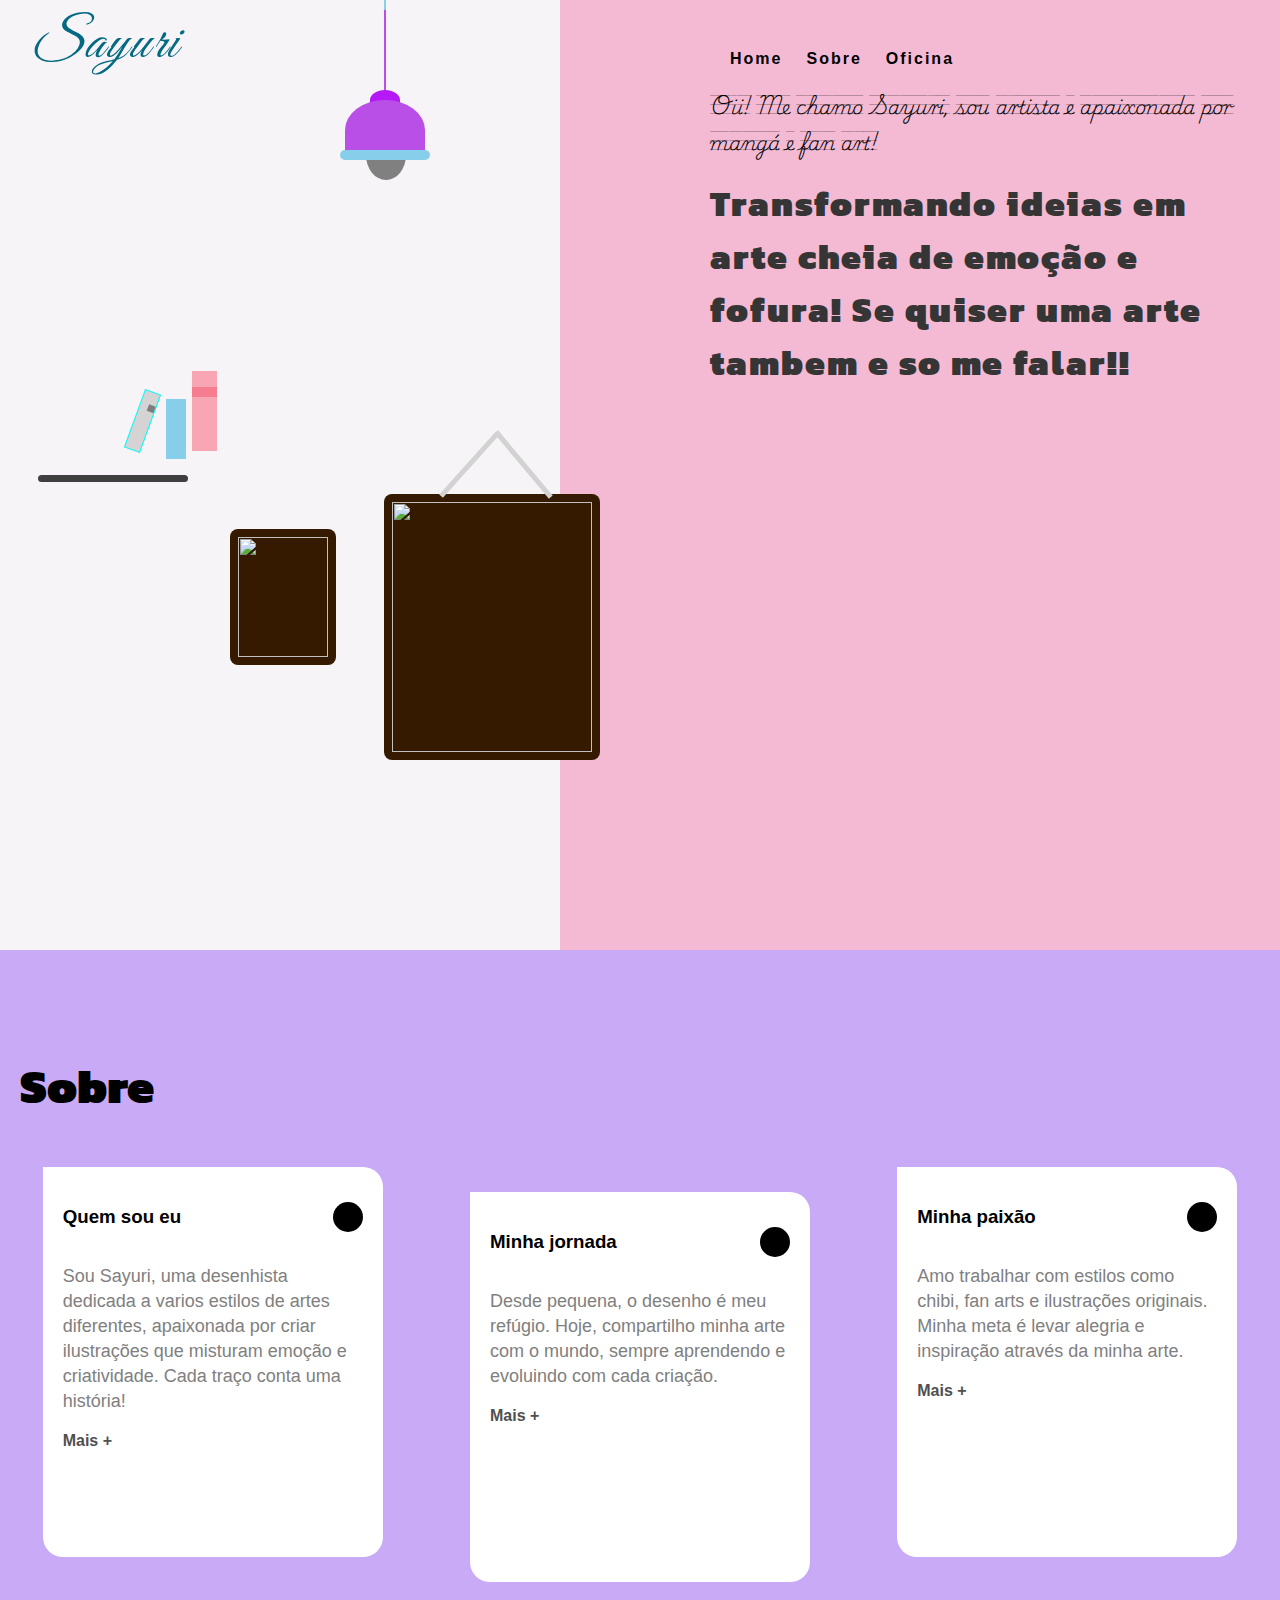
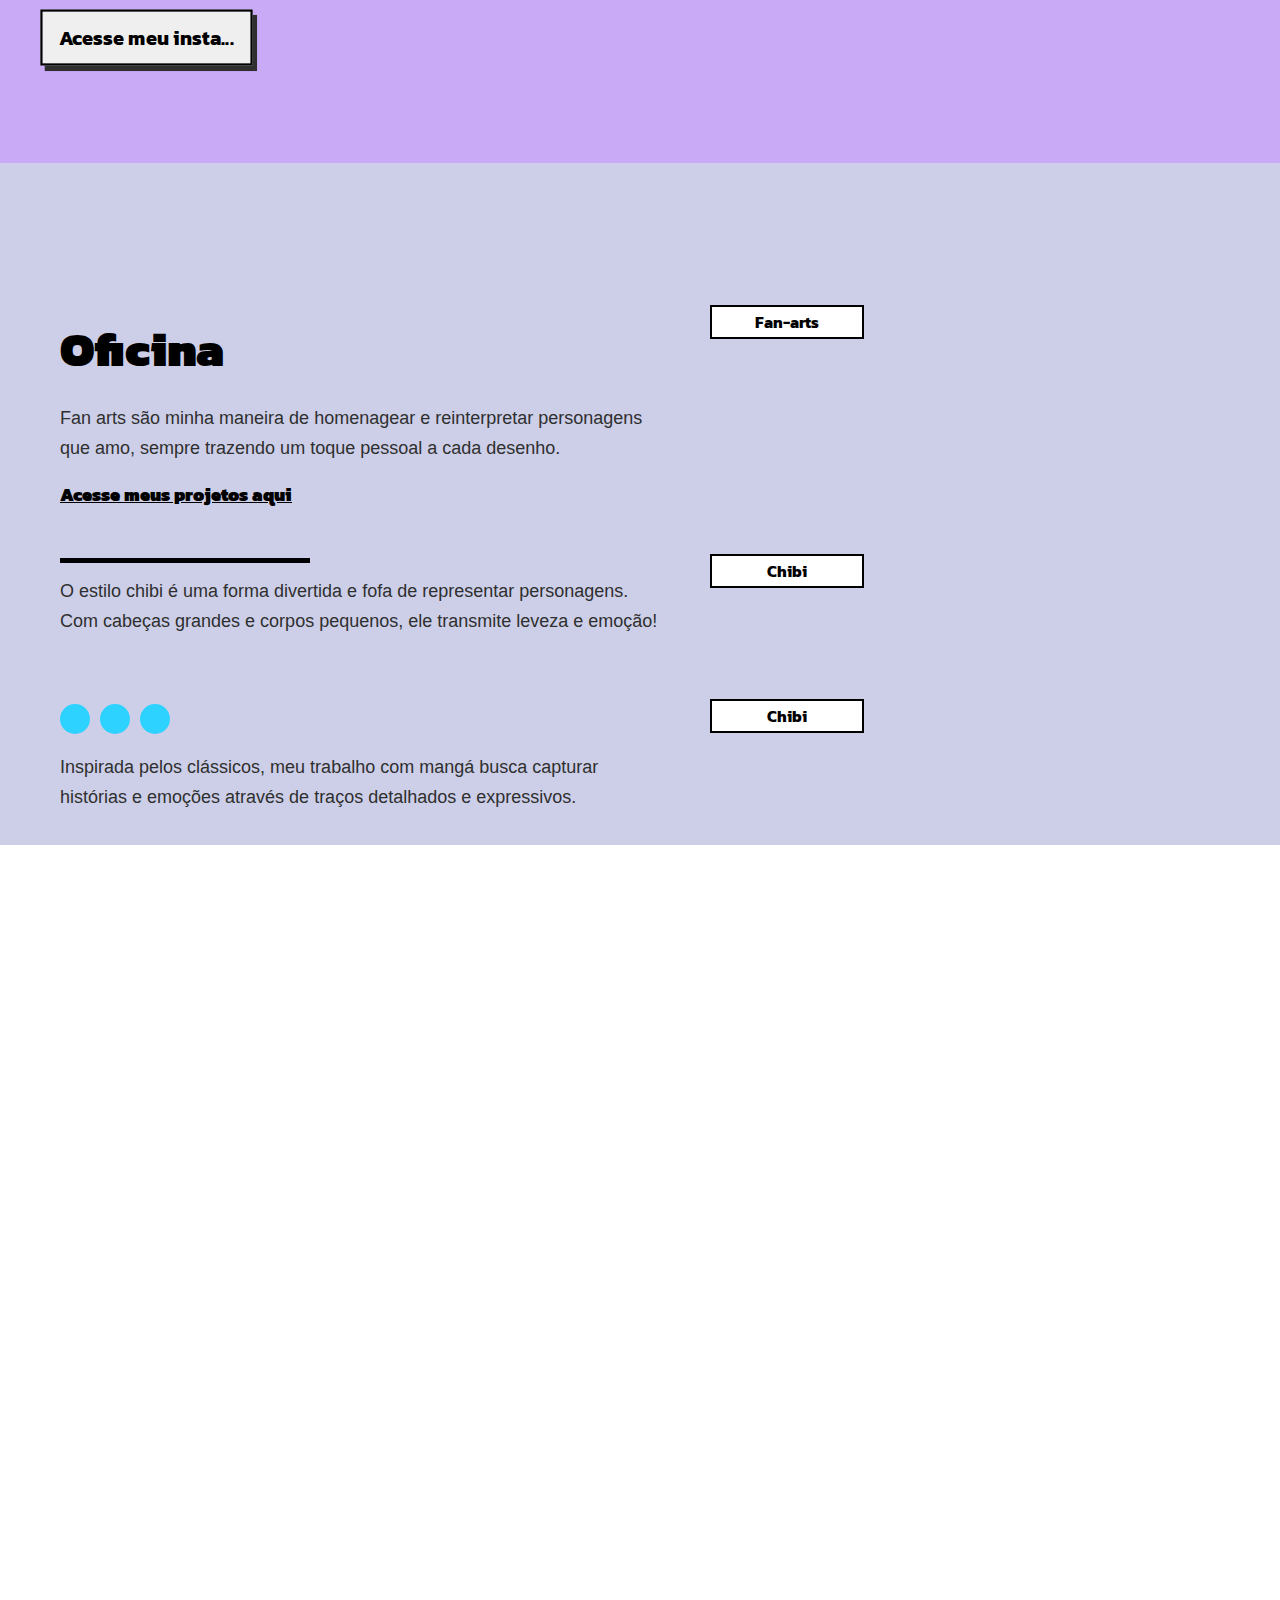
==== commit 2e1e4e25: "up" ====
--- a/index.html
+++ b/index.html
@@ -87,7 +87,7 @@
             <p>Sou Sayuri, uma desenhista dedicada a varios estilos de artes diferentes, apaixonada por criar ilustrações que misturam emoção e criatividade. Cada traço conta uma história!</p>
                 <div>
                     <a href="Html/Sobre.html">Mais +</a>
-                    <a href="">Sobre</a>
+                    
                 </div>
             </div>
             <div class="caixa caixa_baixo">
@@ -99,7 +99,7 @@
                 <p>Desde pequena, o desenho é meu refúgio. Hoje, compartilho minha arte com o mundo, sempre aprendendo e evoluindo com cada criação.</p>
                 <div>
                     <a href="Html/Sobre.html">Mais +</a>
-                    <a href="">Sobre</a>
+                    
                 </div>
             </div>
             <div class="caixa">
@@ -111,7 +111,7 @@
                 <p>Amo trabalhar com estilos como chibi, fan arts e ilustrações originais. Minha meta é levar alegria e inspiração através da minha arte.</p>
                 <div>
                     <a href="Html/Sobre.html">Mais +</a>
-                    <a href="">Sobre</a>
+                    
                 </div>
             </div>
         </div>
--- a/Css/Sobre.css
+++ b/Css/Sobre.css
@@ -1,3 +1,4 @@
+
 .sobre{
     background-color: #c9aaf7;
     width: 100%;
--- a/Css/responsive.css
+++ b/Css/responsive.css
@@ -4,6 +4,7 @@
       border-radius: 50%;
       
    }
+  
    .div.flex{
       display: grid;
       
@@ -43,6 +44,11 @@
    #contatos{
       width: 40%;
    }
+  .sobre .frase_dia{
+      width: 92%;
+      height: 100%;
+      left: 0;
+   }
    
 }
 @media (max-width: 632px){
@@ -55,8 +61,16 @@
       margin-bottom: 20px;
 
    }
+   #meio{
+      left: 10%;
+   }
+
 }
 @media (max-width: 470px){
+  
+   .sobre .frase_dia{
+      display: none;
+   }
    .eu #lado{
       margin-top: 10px;
    }
@@ -71,6 +85,9 @@
    }
 }
 @media (max-width: 300px){
+   .sobre .frase_dia{
+      display: none;
+   }
   
    #falando_mim div img{
       width: 150px;
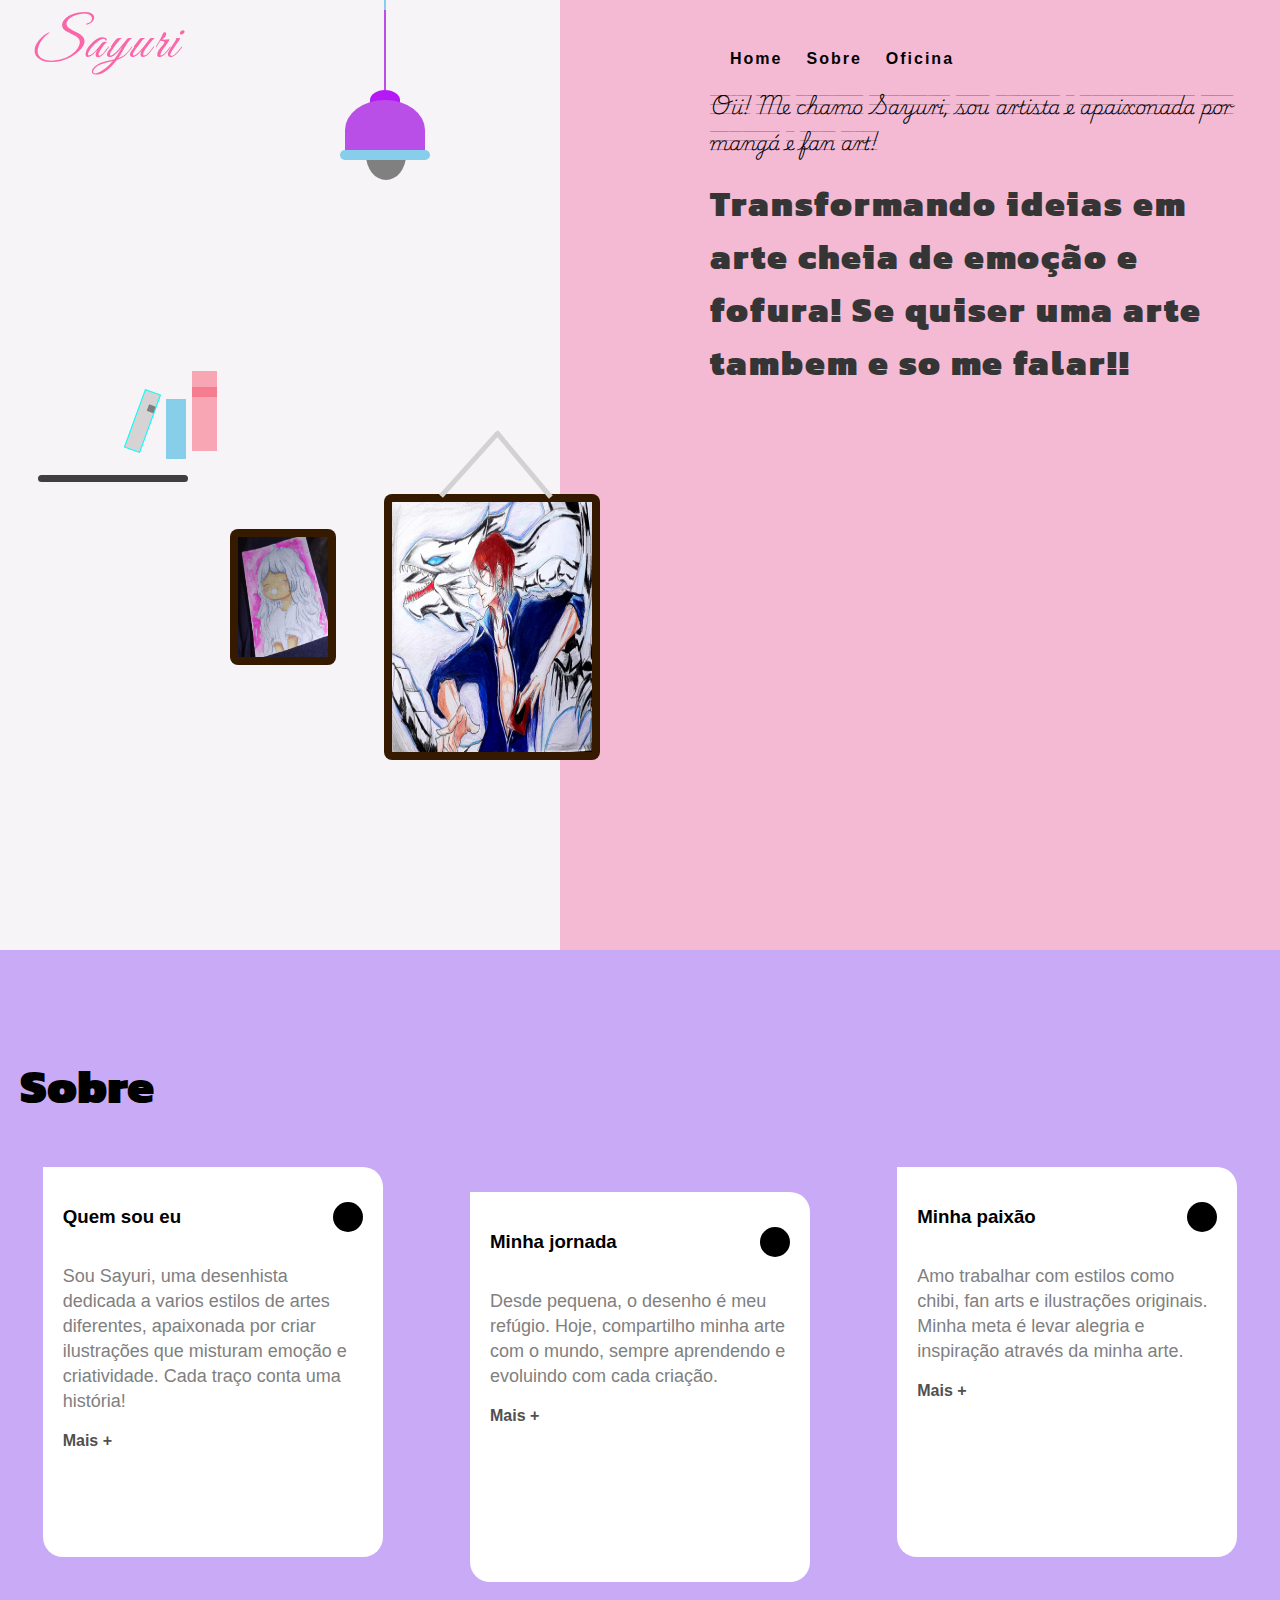
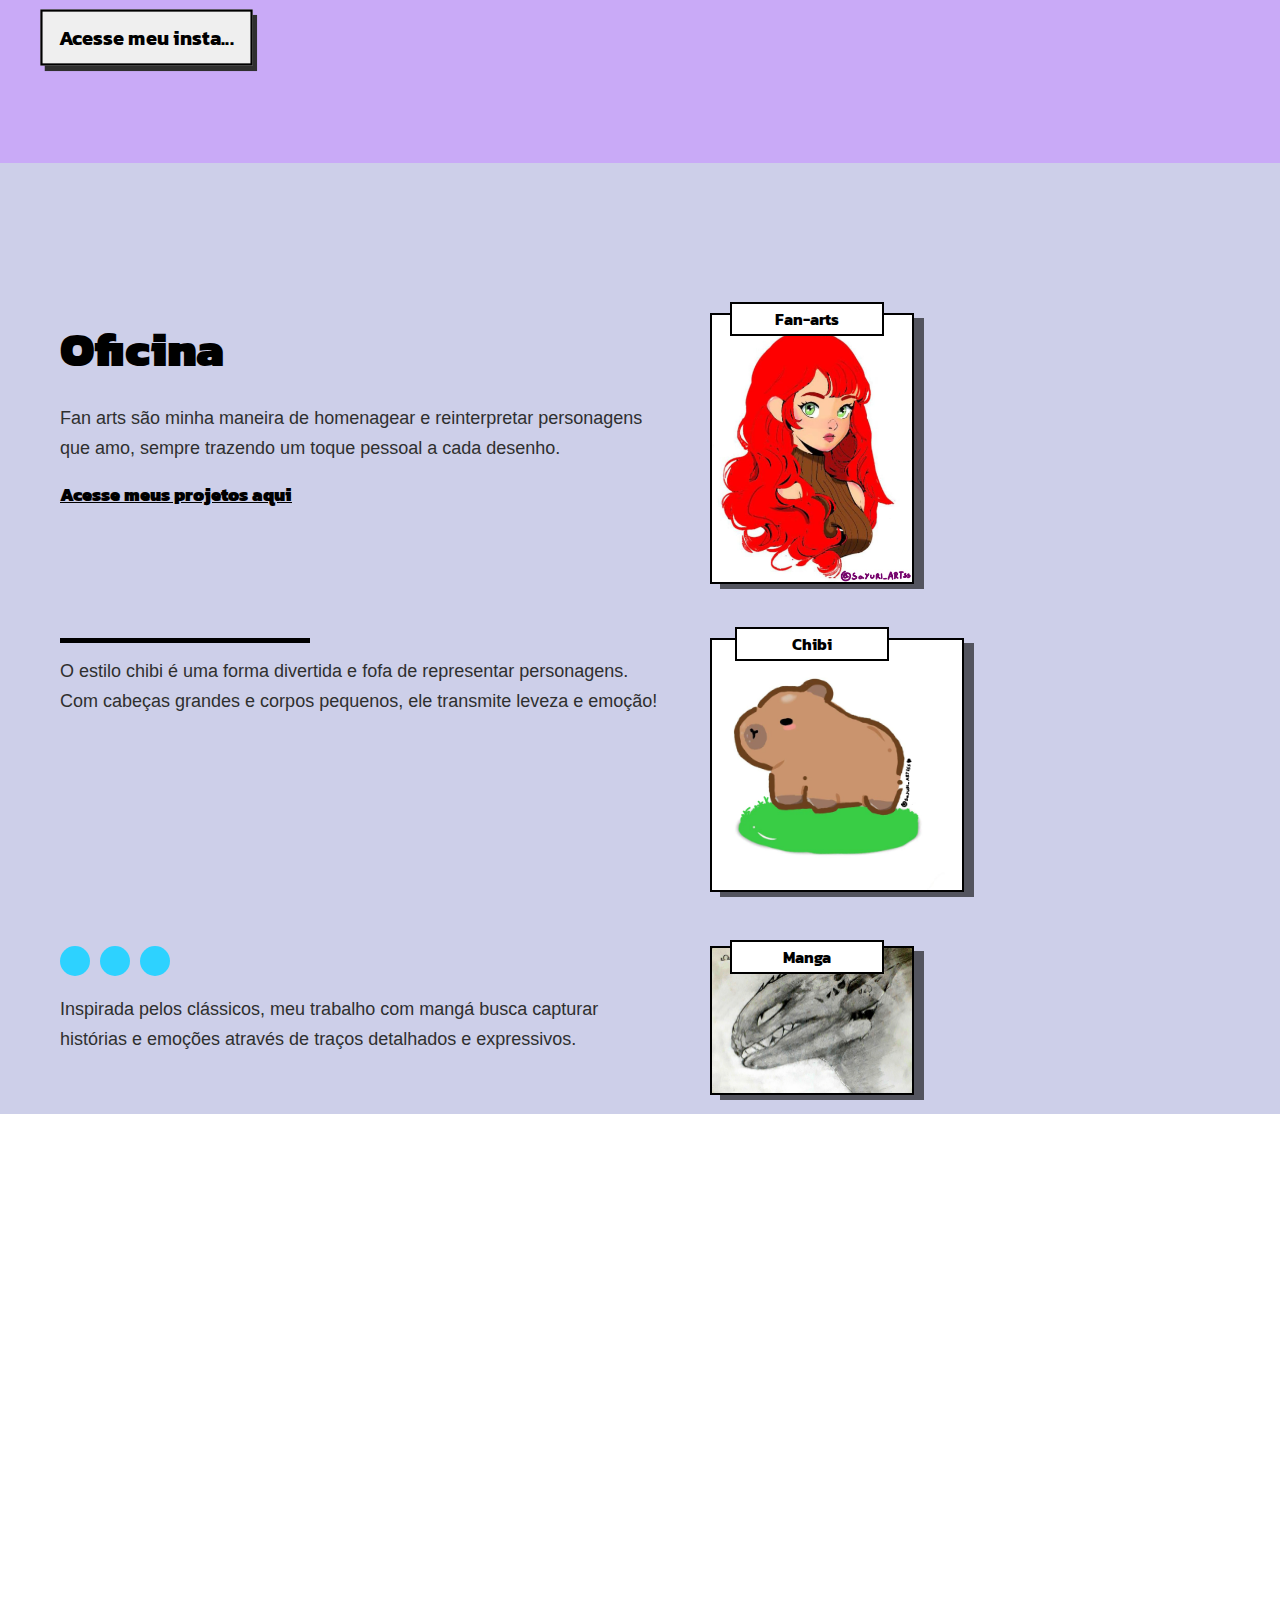
==== commit 12d9eed0: "terminado" ====
--- a/index.html
+++ b/index.html
@@ -54,9 +54,9 @@
                 </div>
                 <div id="pc">
                     
-                    <div class="moldura" ><img src="https://i.pinimg.com/originals/8a/63/3d/8a633dbb14009411650a5a914d73c950.gif" alt=""></div>
+                    <div class="moldura" ><img src="image/desnhos/kaiba.jpg" alt=""></div>
 
-                    <div class="moldura" id="m1"><img src="https://i.pinimg.com/originals/8a/63/3d/8a633dbb14009411650a5a914d73c950.gif" alt=""></div>
+                    <div class="moldura" id="m1"><img src="image/desnhos/yumi.jpg" alt=""></div>
 
                 </div>
                 
@@ -129,11 +129,11 @@
                 <h1>Oficina</h1>
                 <p>Fan arts são minha maneira de homenagear e reinterpretar personagens que amo, sempre trazendo um toque pessoal a cada desenho.</p>
 
-                <a href="#">Acesse meus projetos aqui</a>
+                <a href="Html/Meus_projetos.html">Acesse meus projetos aqui</a>
             </div>
             <div id="imagens">
                 <div id="info"><h4>Fan-arts</h4></div>
-                <img src="https://encrypted-tbn0.gstatic.com/images?q=tbn:ANd9GcRr9U51zwnlDfUKb7sKn26iLrfNkFa6eck_uA&s" alt="">
+                <img src="image/desnhos/fan-art.jpg" alt="">
             </div>
         </div>
 
@@ -148,7 +148,7 @@
             </div>
             <div id="imagens">
                 <div id="info"><h4>Chibi</h4></div>
-                <img id="chibi" src="https://encrypted-tbn0.gstatic.com/images?q=tbn:ANd9GcTddVuUUJFyFOLx7AM3OWkIKRVgvBvuW0tNNg&s" alt="">
+                <img id="chibi" src="image/desnhos/Capivara.jpg" alt="">
             </div>
         </div>
         <div id="falando_mim">
@@ -164,8 +164,8 @@
                
             </div>
             <div id="imagens">
-                <div id="info"><h4>Chibi</h4></div>
-                <img src="https://encrypted-tbn0.gstatic.com/images?q=tbn:ANd9GcTddVuUUJFyFOLx7AM3OWkIKRVgvBvuW0tNNg&s" alt="">
+                <div id="info"><h4>Manga</h4></div>
+                <img src="image/desnhos/bangula.jpg" alt="">
             </div>
         </div>
     </div>
--- a/Css/header.css
+++ b/Css/header.css
@@ -25,7 +25,7 @@
 }
   
 #logo h1{
-    color: rgb(4, 106, 132);
+    color: #fa66a7;
     letter-spacing: 2px;
     font-size: 55px;
     margin-left: 20px;
@@ -68,6 +68,7 @@
 
 #logo{
     padding: 10px;
+    
 }
 
 #logo img{
--- a/Css/responsive.css
+++ b/Css/responsive.css
@@ -52,6 +52,26 @@
    
 }
 @media (max-width: 632px){
+   .flex{
+      display: grid;
+   }
+   .flex .div_flex img{
+      width: 100%;
+   }
+   .grid .div_flex{
+     width: 100%;
+     margin-bottom: 80px;
+  
+  }
+  .menor{
+   width: 100%;
+}
+.maior{
+   width: 100%;
+}
+header{
+   width: 100%;
+}
    #falando_mim{
       padding-left: 10px;
       display: grid;
@@ -118,4 +138,4 @@
   
   
 
-}+}
